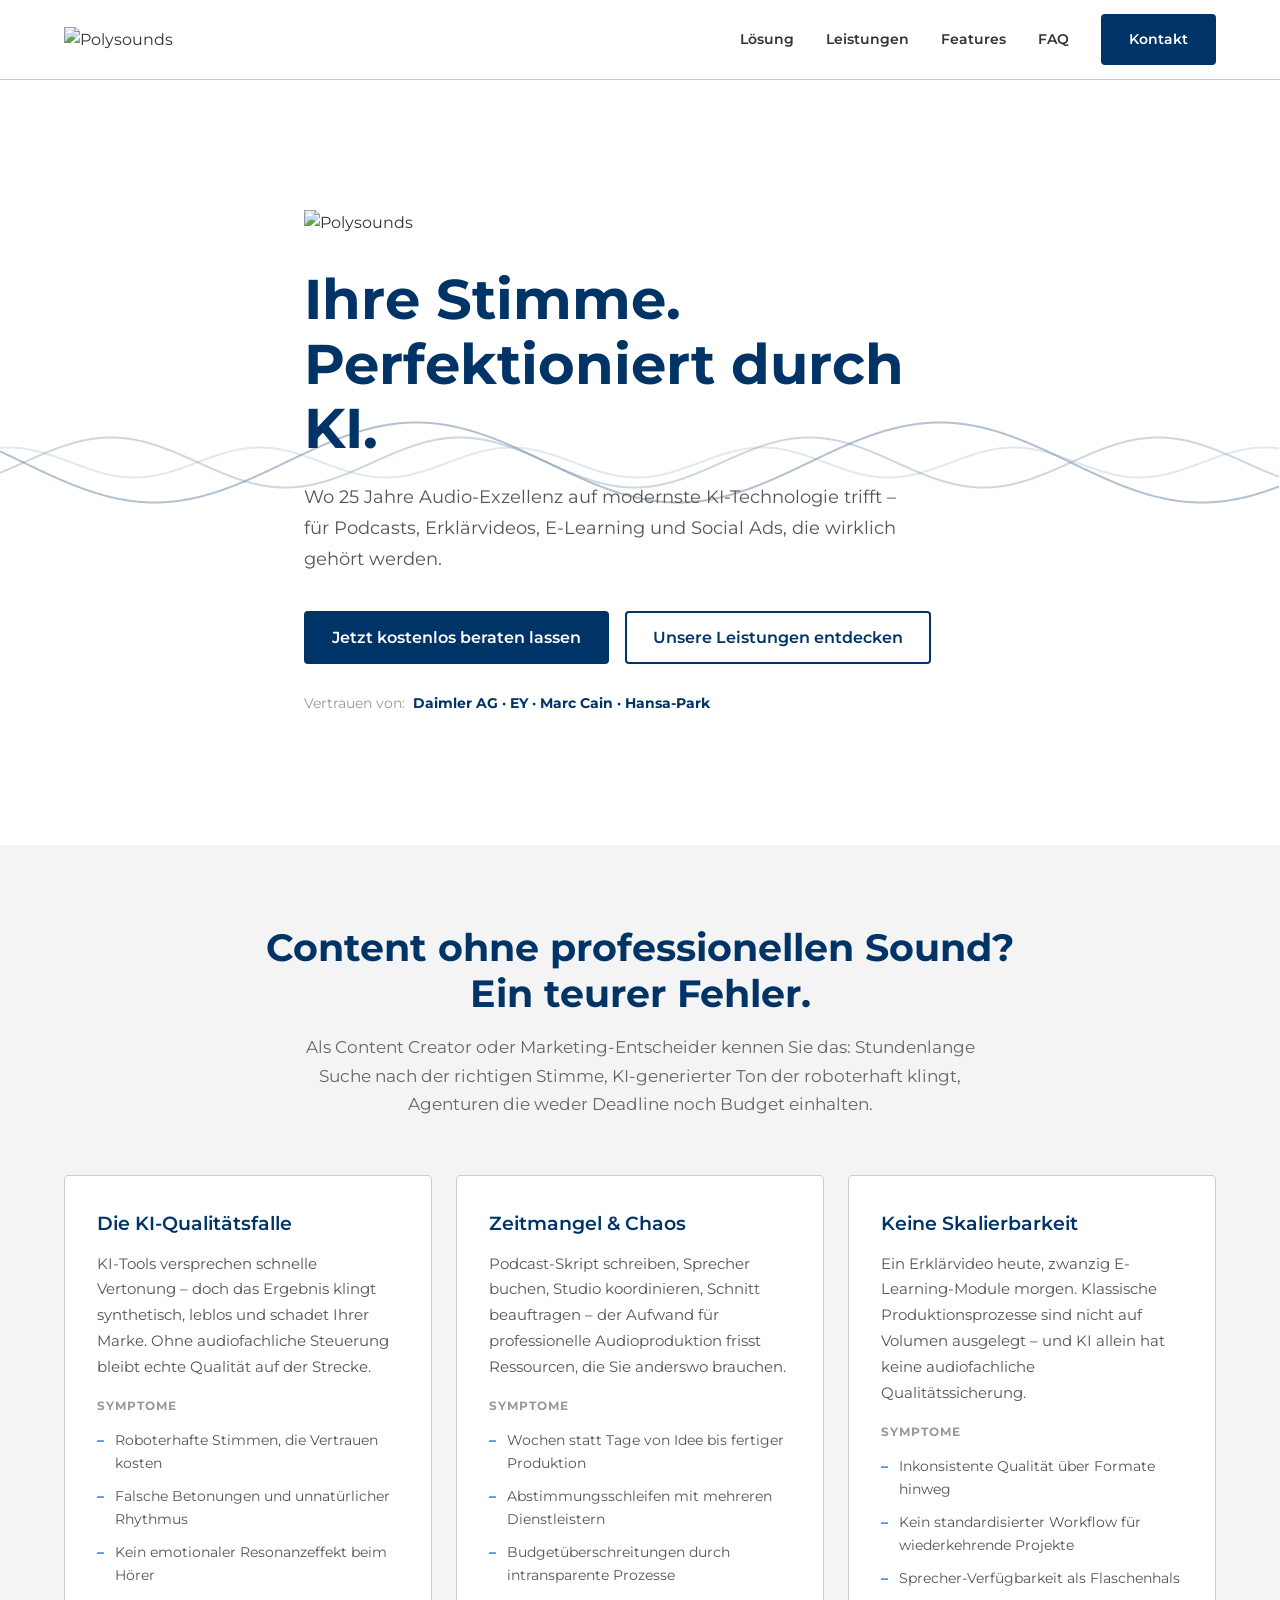
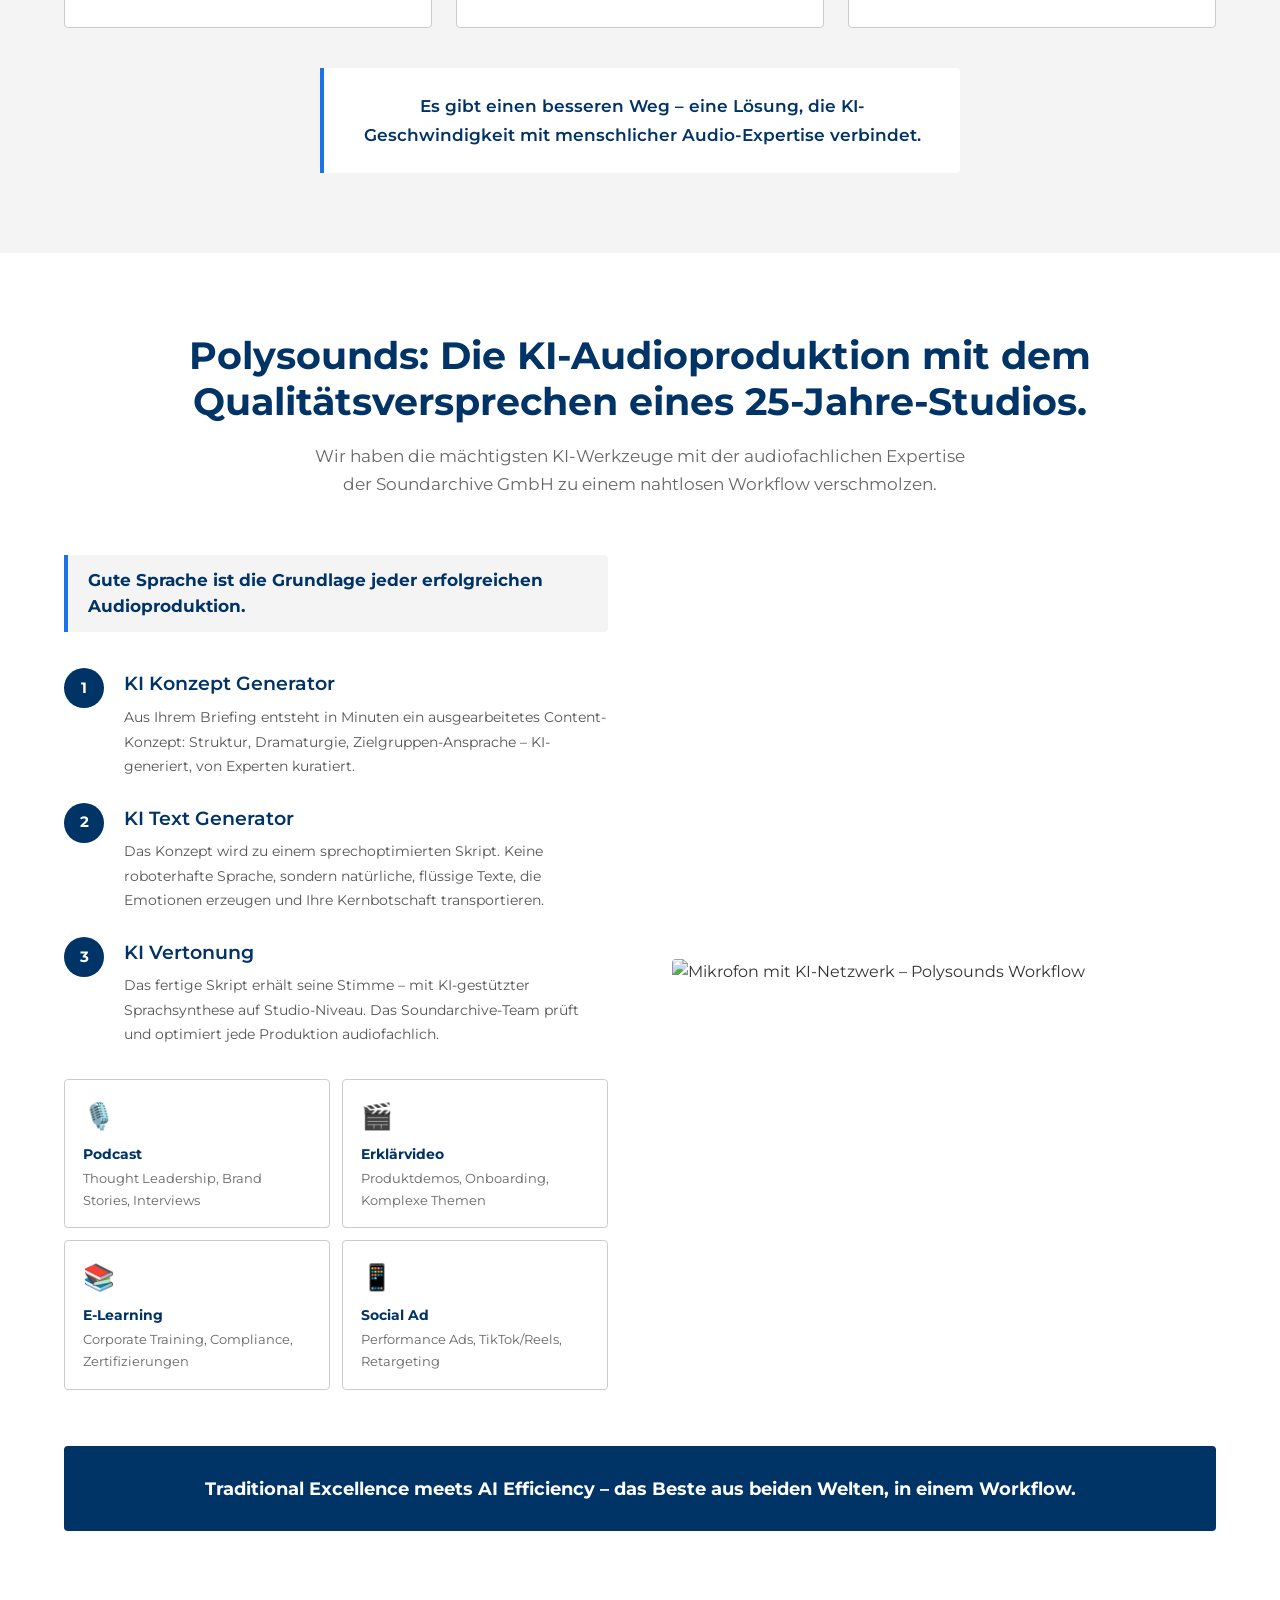
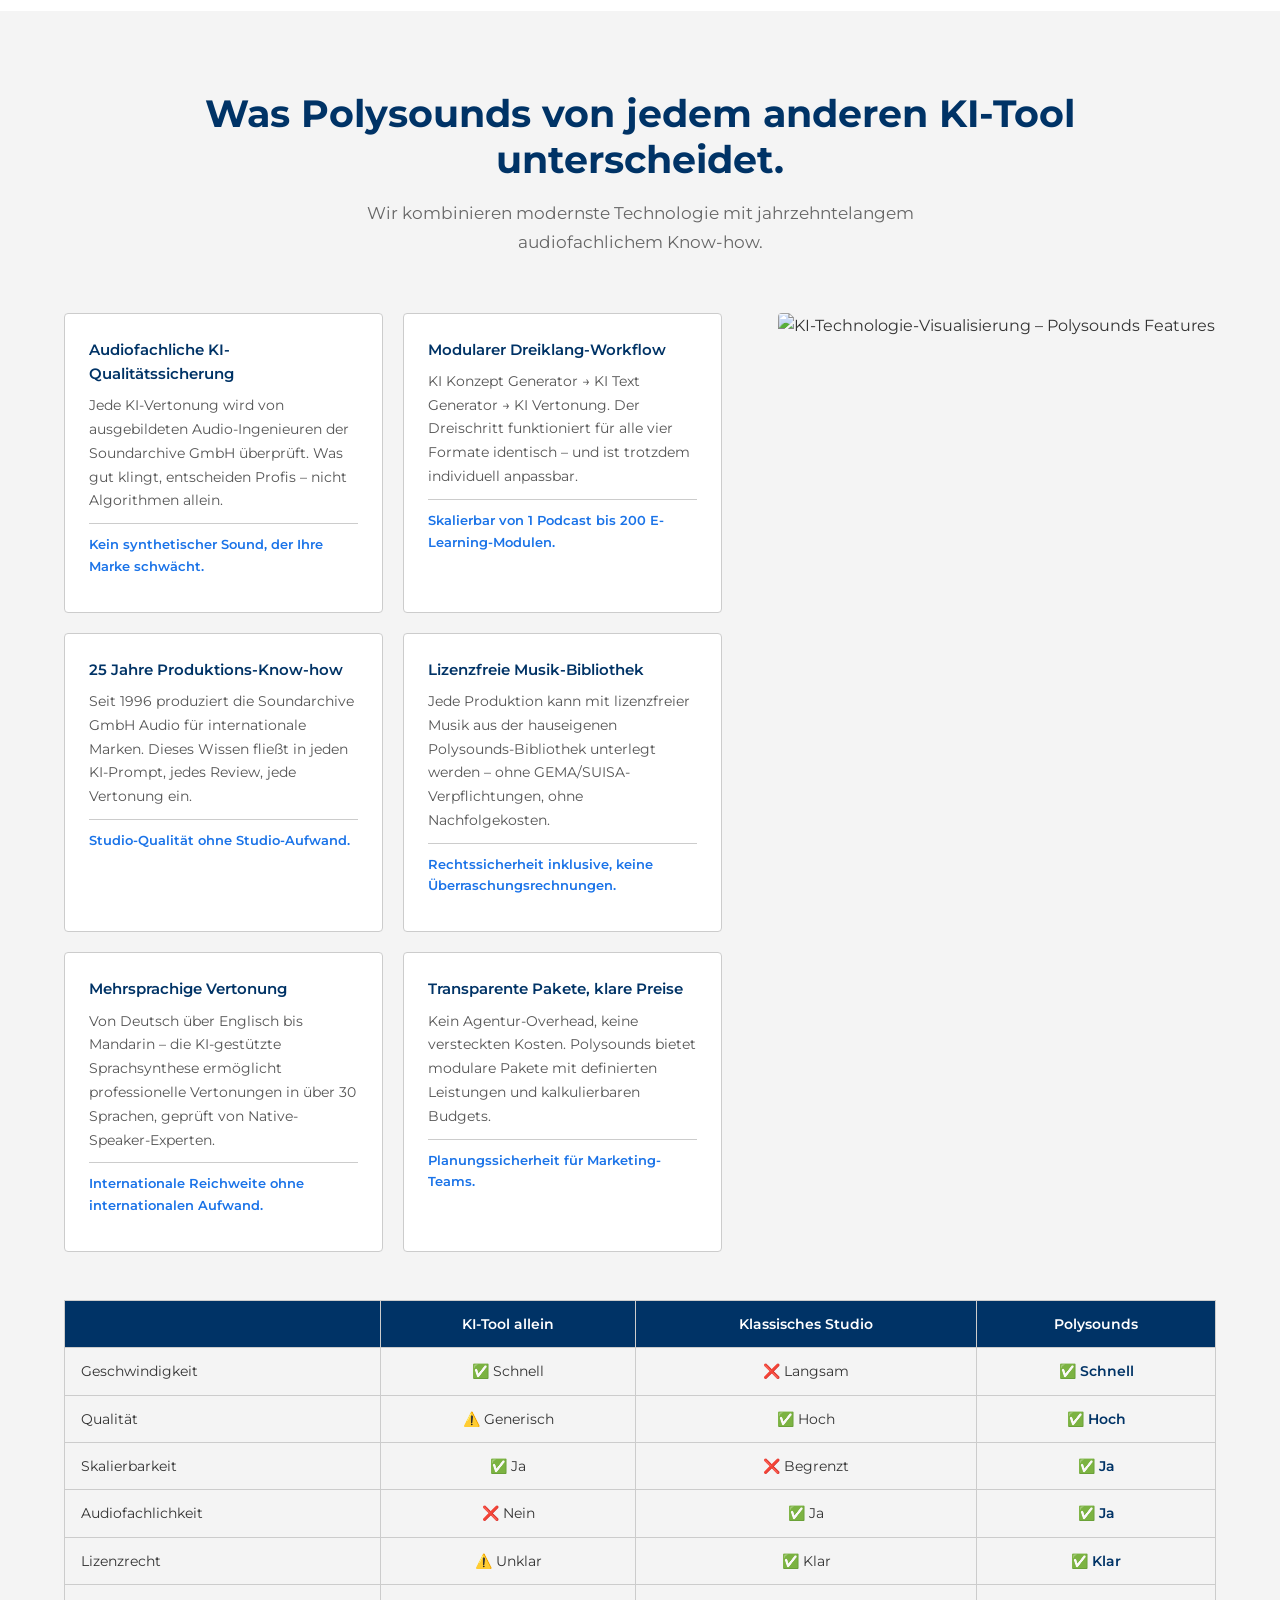
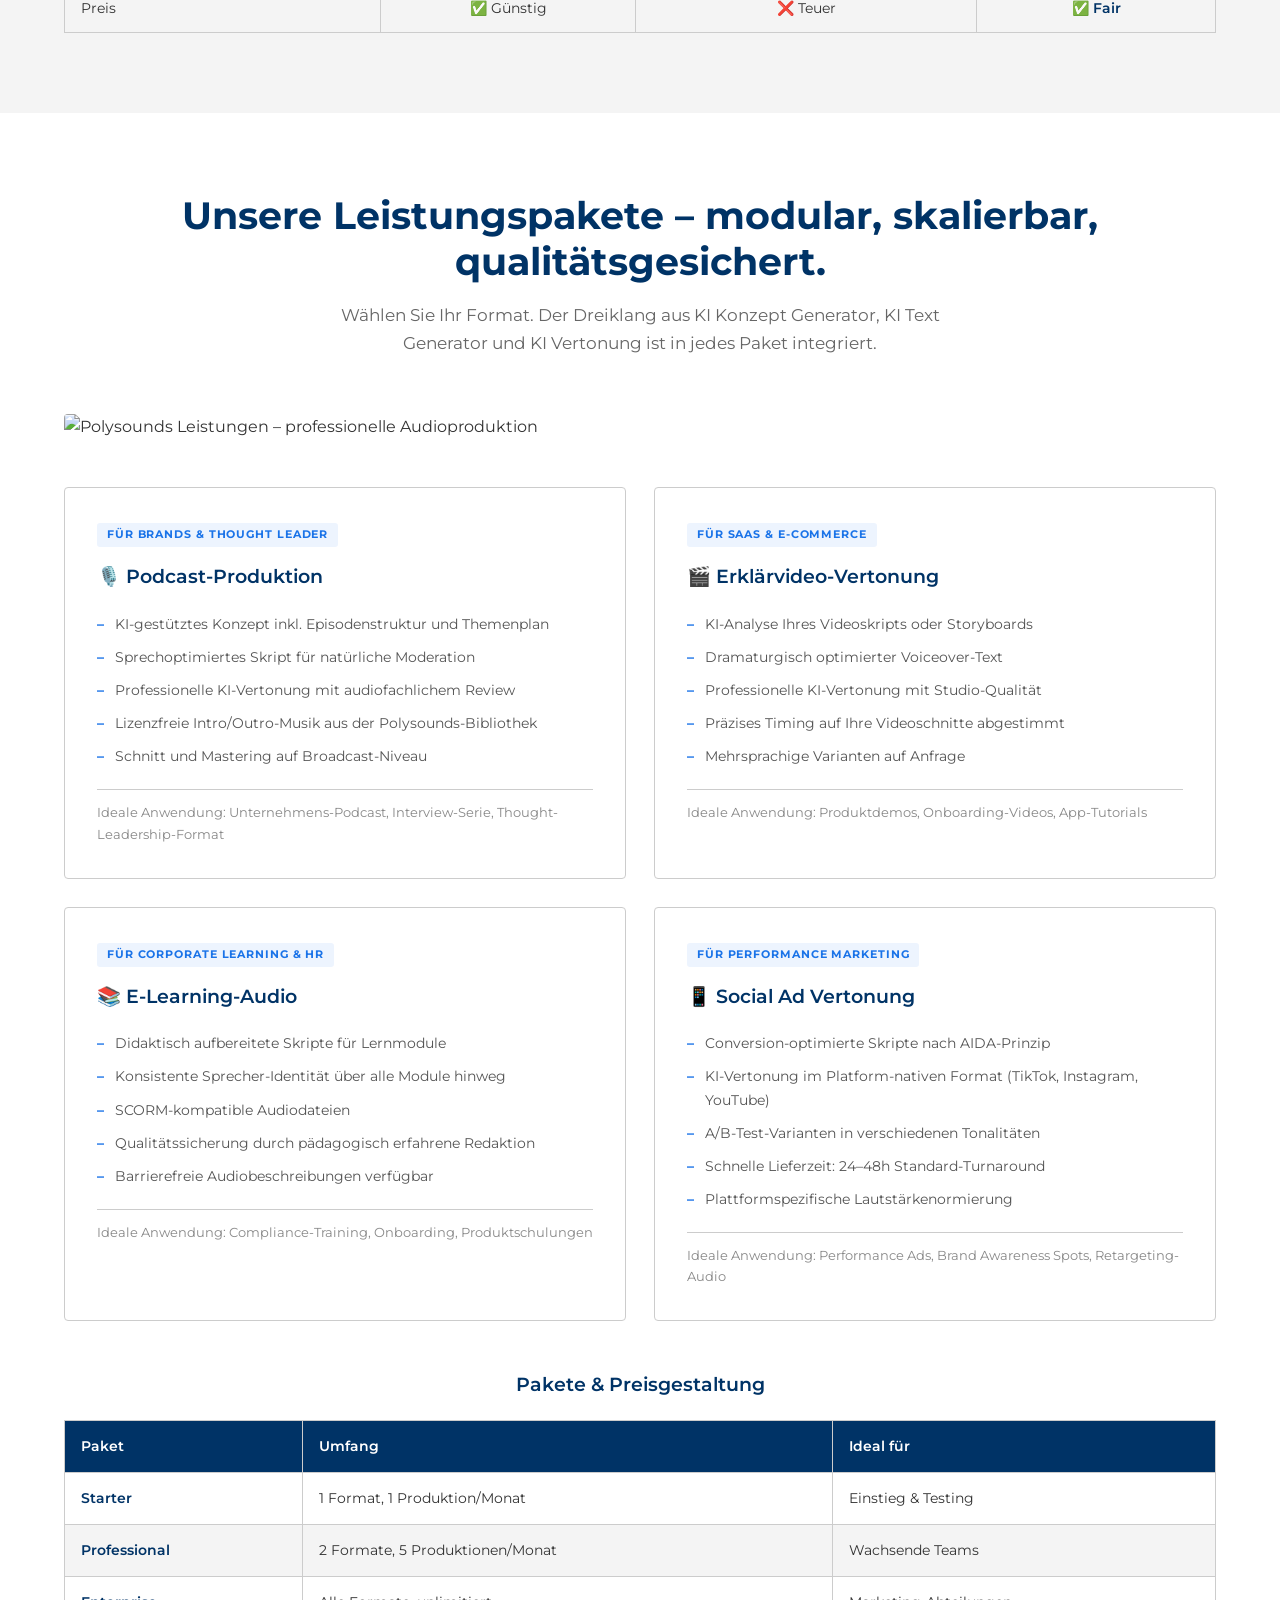
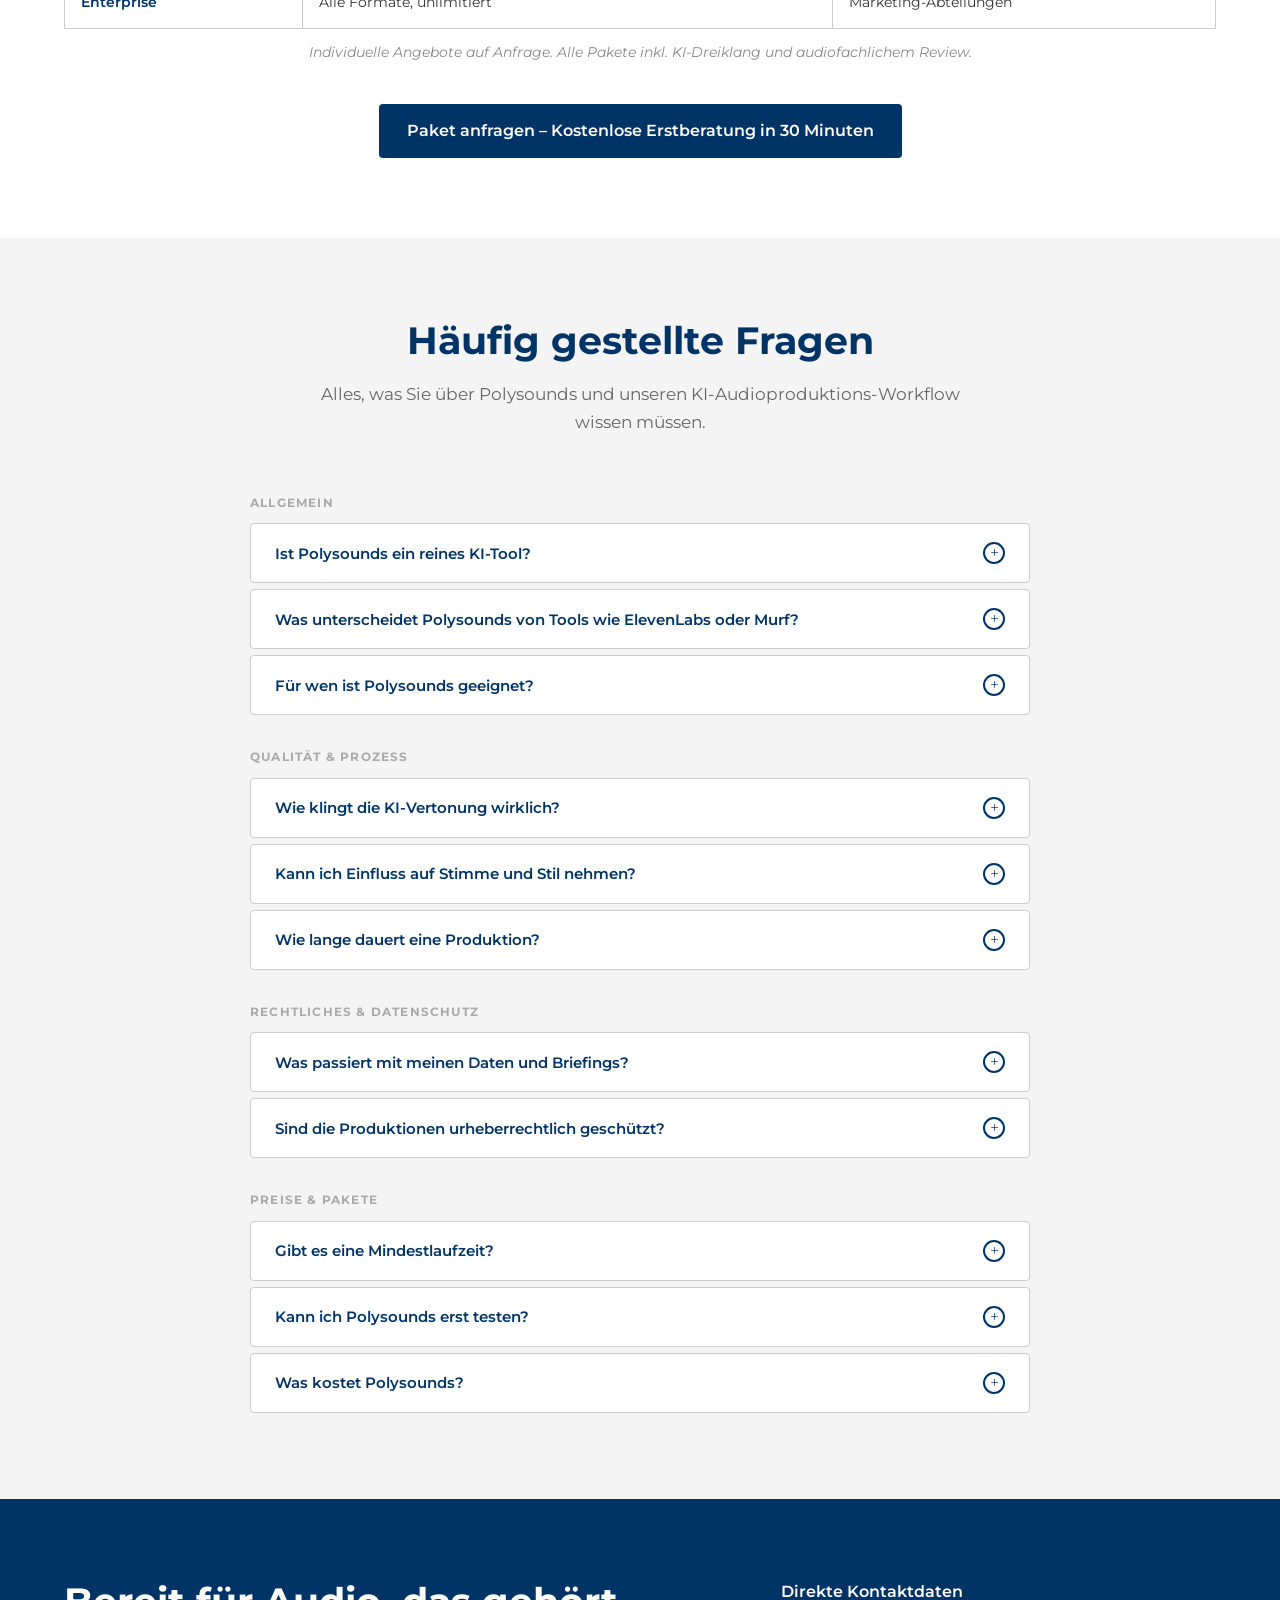
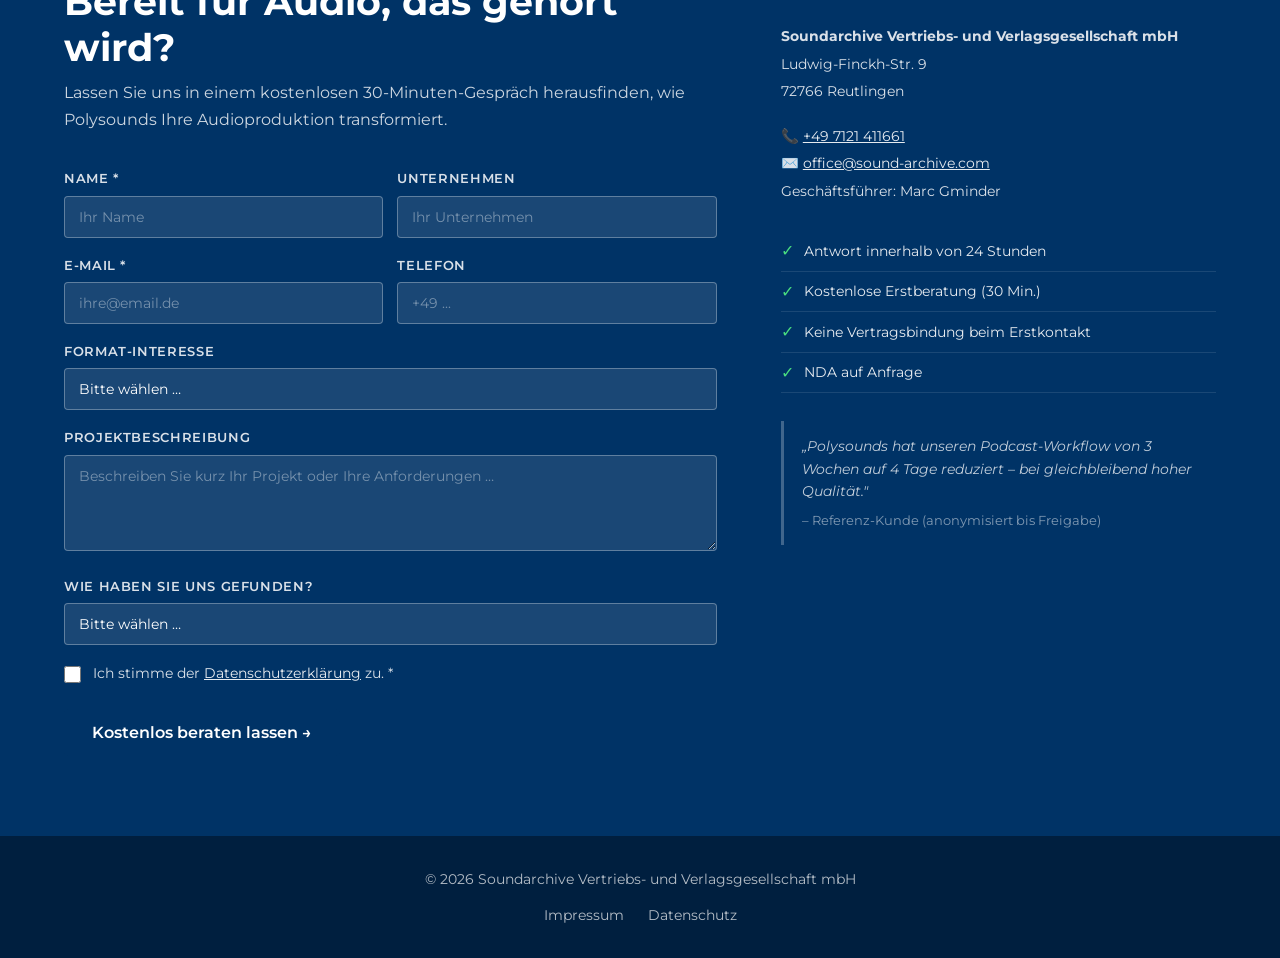
==== index.html @ 48aba002 "Second claude.md run" ====
<!DOCTYPE html>
<html lang="de">
<head>
  <meta charset="UTF-8">
  <meta name="viewport" content="width=device-width, initial-scale=1.0">
  <title>Polysounds – Ihre Stimme. Perfektioniert durch KI.</title>
  <meta name="description" content="Polysounds – KI-gestützte Audioproduktion mit 25 Jahren Audio-Expertise. Professionelle Podcasts, Erklärvideos, E-Learning und Social Ads für DACH-Unternehmen.">
  <meta property="og:title" content="Polysounds – Ihre Stimme. Perfektioniert durch KI.">
  <meta property="og:description" content="Traditional Excellence meets AI Efficiency – Soundarchive GmbH verbindet 25 Jahre Audiokompetenz mit modernster KI.">
  <meta property="og:image" content="https://mcp-img.aoffice.cloud/images/20260504_084917_35b2e59b.jpg">
  <meta property="og:type" content="website">

  <link rel="preconnect" href="https://fonts.googleapis.com">
  <link rel="preconnect" href="https://fonts.gstatic.com" crossorigin>
  <link rel="stylesheet" href="css/main.css">
  <link rel="stylesheet" href="css/components.css">
  <link rel="stylesheet" href="css/animations.css">

  <script type="application/ld+json">
  {
    "@context": "https://schema.org",
    "@type": "LocalBusiness",
    "name": "Soundarchive Vertriebs- und Verlagsgesellschaft mbH",
    "alternateName": "Polysounds",
    "description": "KI-gestützte Audioproduktion: Podcasts, Erklärvideos, E-Learning und Social Ads",
    "address": {
      "@type": "PostalAddress",
      "streetAddress": "Ludwig-Finckh-Str. 9",
      "addressLocality": "Reutlingen",
      "postalCode": "72766",
      "addressCountry": "DE"
    },
    "telephone": "+49-7121-411661",
    "email": "office@sound-archive.com"
  }
  </script>
</head>
<body>

<!-- ═══════════════════════════════════════
     HEADER
════════════════════════════════════════ -->
<header class="site-header">
  <div class="container header__inner">
    <a href="#hero">
      <img
        src="https://lh3.googleusercontent.com/sitesv/AA5AbUDJ8kSsEWtnZ7H9lsqXw2DqQ1GiKkSuhSPYkHsBwbx62SU5FNw9P7riw-Vy_07MwKeya3lKKo3Fz-YlE4l6gvXO8SzUEip2PWV0O5-CmufZ304BouWb2tMzG1Vv8miIWtkTx7ZwpLaITt4nxH7V97Ik5N_9DOLHXMTKJuph_JNPPK-alRx1m0nL9-w=w16383"
        alt="Polysounds"
        class="header__logo"
      >
    </a>
    <button class="nav-toggle" id="nav-toggle" aria-label="Menü öffnen" aria-expanded="false">
      <span></span><span></span><span></span>
    </button>
    <nav class="site-nav" id="site-nav">
      <a href="#solution">Lösung</a>
      <a href="#services">Leistungen</a>
      <a href="#features">Features</a>
      <a href="#faq">FAQ</a>
      <a href="#contact" class="btn-primary">Kontakt</a>
    </nav>
  </div>
</header>

<!-- ═══════════════════════════════════════
     HERO
════════════════════════════════════════ -->
<section id="hero" class="hero">
  <canvas id="waveform-canvas" aria-hidden="true"></canvas>
  <div class="container hero__content">
    <img
      src="https://lh3.googleusercontent.com/sitesv/AA5AbUDJ8kSsEWtnZ7H9lsqXw2DqQ1GiKkSuhSPYkHsBwbx62SU5FNw9P7riw-Vy_07MwKeya3lKKo3Fz-YlE4l6gvXO8SzUEip2PWV0O5-CmufZ304BouWb2tMzG1Vv8miIWtkTx7ZwpLaITt4nxH7V97Ik5N_9DOLHXMTKJuph_JNPPK-alRx1m0nL9-w=w16383"
      alt="Polysounds"
      class="hero__logo reveal"
    >
    <h1 class="reveal reveal-delay-1">Ihre Stimme.<br>Perfektioniert durch KI.</h1>
    <p class="hero__subline reveal reveal-delay-2">
      Wo 25 Jahre Audio-Exzellenz auf modernste KI-Technologie trifft –
      für Podcasts, Erklärvideos, E-Learning und Social Ads, die wirklich gehört werden.
    </p>
    <div class="hero__cta reveal reveal-delay-3">
      <a href="#contact" class="btn-primary">Jetzt kostenlos beraten lassen</a>
      <a href="#services" class="btn-secondary">Unsere Leistungen entdecken</a>
    </div>
    <p class="hero__trust reveal reveal-delay-4">
      Vertrauen von:&nbsp;
      <strong>Daimler AG · EY · Marc Cain · Hansa-Park</strong>
    </p>
  </div>
</section>

<!-- ═══════════════════════════════════════
     PROBLEM
════════════════════════════════════════ -->
<section id="problem" class="section section--gray">
  <div class="container">
    <div class="section__header reveal">
      <h2>Content ohne professionellen Sound?<br>Ein teurer Fehler.</h2>
      <p>Als Content Creator oder Marketing-Entscheider kennen Sie das: Stundenlange Suche nach der richtigen Stimme, KI-generierter Ton der roboterhaft klingt, Agenturen die weder Deadline noch Budget einhalten.</p>
    </div>

    <div class="pain-grid">
      <div class="pain-card reveal reveal-delay-1">
        <h3>Die KI-Qualitätsfalle</h3>
        <p>KI-Tools versprechen schnelle Vertonung – doch das Ergebnis klingt synthetisch, leblos und schadet Ihrer Marke. Ohne audiofachliche Steuerung bleibt echte Qualität auf der Strecke.</p>
        <p class="symptom-label">Symptome</p>
        <ul class="feature-list">
          <li>Roboterhafte Stimmen, die Vertrauen kosten</li>
          <li>Falsche Betonungen und unnatürlicher Rhythmus</li>
          <li>Kein emotionaler Resonanzeffekt beim Hörer</li>
        </ul>
      </div>

      <div class="pain-card reveal reveal-delay-2">
        <h3>Zeitmangel &amp; Chaos</h3>
        <p>Podcast-Skript schreiben, Sprecher buchen, Studio koordinieren, Schnitt beauftragen – der Aufwand für professionelle Audioproduktion frisst Ressourcen, die Sie anderswo brauchen.</p>
        <p class="symptom-label">Symptome</p>
        <ul class="feature-list">
          <li>Wochen statt Tage von Idee bis fertiger Produktion</li>
          <li>Abstimmungsschleifen mit mehreren Dienstleistern</li>
          <li>Budgetüberschreitungen durch intransparente Prozesse</li>
        </ul>
      </div>

      <div class="pain-card reveal reveal-delay-3">
        <h3>Keine Skalierbarkeit</h3>
        <p>Ein Erklärvideo heute, zwanzig E-Learning-Module morgen. Klassische Produktionsprozesse sind nicht auf Volumen ausgelegt – und KI allein hat keine audiofachliche Qualitätssicherung.</p>
        <p class="symptom-label">Symptome</p>
        <ul class="feature-list">
          <li>Inkonsistente Qualität über Formate hinweg</li>
          <li>Kein standardisierter Workflow für wiederkehrende Projekte</li>
          <li>Sprecher-Verfügbarkeit als Flaschenhals</li>
        </ul>
      </div>
    </div>

    <p class="problem-bridge reveal">
      Es gibt einen besseren Weg – eine Lösung, die KI-Geschwindigkeit mit menschlicher Audio-Expertise verbindet.
    </p>
  </div>
</section>

<!-- ═══════════════════════════════════════
     SOLUTION
════════════════════════════════════════ -->
<section id="solution" class="section">
  <div class="container">
    <div class="section__header reveal">
      <h2>Polysounds: Die KI-Audioproduktion mit dem Qualitätsversprechen eines 25-Jahre-Studios.</h2>
      <p>Wir haben die mächtigsten KI-Werkzeuge mit der audiofachlichen Expertise der Soundarchive GmbH zu einem nahtlosen Workflow verschmolzen.</p>
    </div>

    <div class="solution-layout">
      <div>
        <div class="solution-quote reveal">
          <strong>Gute Sprache ist die Grundlage jeder erfolgreichen Audioproduktion.</strong>
        </div>

        <div class="solution-steps">
          <div class="solution-step reveal reveal-delay-1">
            <div class="step-number">1</div>
            <div class="step-content">
              <h3>KI Konzept Generator</h3>
              <p>Aus Ihrem Briefing entsteht in Minuten ein ausgearbeitetes Content-Konzept: Struktur, Dramaturgie, Zielgruppen-Ansprache – KI-generiert, von Experten kuratiert.</p>
            </div>
          </div>
          <div class="solution-step reveal reveal-delay-2">
            <div class="step-number">2</div>
            <div class="step-content">
              <h3>KI Text Generator</h3>
              <p>Das Konzept wird zu einem sprechoptimierten Skript. Keine roboterhafte Sprache, sondern natürliche, flüssige Texte, die Emotionen erzeugen und Ihre Kernbotschaft transportieren.</p>
            </div>
          </div>
          <div class="solution-step reveal reveal-delay-3">
            <div class="step-number">3</div>
            <div class="step-content">
              <h3>KI Vertonung</h3>
              <p>Das fertige Skript erhält seine Stimme – mit KI-gestützter Sprachsynthese auf Studio-Niveau. Das Soundarchive-Team prüft und optimiert jede Produktion audiofachlich.</p>
            </div>
          </div>
        </div>

        <div class="format-grid reveal">
          <div class="format-item">
            <div class="format-icon">🎙️</div>
            <h4>Podcast</h4>
            <p>Thought Leadership, Brand Stories, Interviews</p>
          </div>
          <div class="format-item">
            <div class="format-icon">🎬</div>
            <h4>Erklärvideo</h4>
            <p>Produktdemos, Onboarding, Komplexe Themen</p>
          </div>
          <div class="format-item">
            <div class="format-icon">📚</div>
            <h4>E-Learning</h4>
            <p>Corporate Training, Compliance, Zertifizierungen</p>
          </div>
          <div class="format-item">
            <div class="format-icon">📱</div>
            <h4>Social Ad</h4>
            <p>Performance Ads, TikTok/Reels, Retargeting</p>
          </div>
        </div>
      </div>

      <div class="solution-visual reveal">
        <img
          src="https://mcp-img.aoffice.cloud/images/20260504_084917_35b2e59b.jpg"
          alt="Mikrofon mit KI-Netzwerk – Polysounds Workflow"
          loading="lazy"
        >
      </div>
    </div>

    <div class="usp-statement reveal">
      Traditional Excellence meets AI Efficiency – das Beste aus beiden Welten, in einem Workflow.
    </div>
  </div>
</section>

<!-- ═══════════════════════════════════════
     FEATURES
════════════════════════════════════════ -->
<section id="features" class="section section--gray">
  <div class="container">
    <div class="section__header reveal">
      <h2>Was Polysounds von jedem anderen KI-Tool unterscheidet.</h2>
      <p>Wir kombinieren modernste Technologie mit jahrzehntelangem audiofachlichem Know-how.</p>
    </div>

    <div class="features-layout">
      <div class="features-grid">
        <div class="feature-card reveal reveal-delay-1">
          <h3>Audiofachliche KI-Qualitätssicherung</h3>
          <p>Jede KI-Vertonung wird von ausgebildeten Audio-Ingenieuren der Soundarchive GmbH überprüft. Was gut klingt, entscheiden Profis – nicht Algorithmen allein.</p>
          <p class="advantage">Kein synthetischer Sound, der Ihre Marke schwächt.</p>
        </div>
        <div class="feature-card reveal reveal-delay-2">
          <h3>Modularer Dreiklang-Workflow</h3>
          <p>KI Konzept Generator → KI Text Generator → KI Vertonung. Der Dreischritt funktioniert für alle vier Formate identisch – und ist trotzdem individuell anpassbar.</p>
          <p class="advantage">Skalierbar von 1 Podcast bis 200 E-Learning-Modulen.</p>
        </div>
        <div class="feature-card reveal reveal-delay-3">
          <h3>25 Jahre Produktions-Know-how</h3>
          <p>Seit 1996 produziert die Soundarchive GmbH Audio für internationale Marken. Dieses Wissen fließt in jeden KI-Prompt, jedes Review, jede Vertonung ein.</p>
          <p class="advantage">Studio-Qualität ohne Studio-Aufwand.</p>
        </div>
        <div class="feature-card reveal reveal-delay-4">
          <h3>Lizenzfreie Musik-Bibliothek</h3>
          <p>Jede Produktion kann mit lizenzfreier Musik aus der hauseigenen Polysounds-Bibliothek unterlegt werden – ohne GEMA/SUISA-Verpflichtungen, ohne Nachfolgekosten.</p>
          <p class="advantage">Rechtssicherheit inklusive, keine Überraschungsrechnungen.</p>
        </div>
        <div class="feature-card reveal reveal-delay-5">
          <h3>Mehrsprachige Vertonung</h3>
          <p>Von Deutsch über Englisch bis Mandarin – die KI-gestützte Sprachsynthese ermöglicht professionelle Vertonungen in über 30 Sprachen, geprüft von Native-Speaker-Experten.</p>
          <p class="advantage">Internationale Reichweite ohne internationalen Aufwand.</p>
        </div>
        <div class="feature-card reveal reveal-delay-1">
          <h3>Transparente Pakete, klare Preise</h3>
          <p>Kein Agentur-Overhead, keine versteckten Kosten. Polysounds bietet modulare Pakete mit definierten Leistungen und kalkulierbaren Budgets.</p>
          <p class="advantage">Planungssicherheit für Marketing-Teams.</p>
        </div>
      </div>

      <div class="features-sidebar">
        <img
          src="https://mcp-img.aoffice.cloud/images/20260504_085155_3e57c9de.jpg"
          alt="KI-Technologie-Visualisierung – Polysounds Features"
          loading="lazy"
          class="reveal"
        >
      </div>
    </div>

    <div class="table-responsive reveal">
      <table class="comparison-table">
        <thead>
          <tr>
            <th></th>
            <th>KI-Tool allein</th>
            <th>Klassisches Studio</th>
            <th>Polysounds</th>
          </tr>
        </thead>
        <tbody>
          <tr><td>Geschwindigkeit</td><td>✅ Schnell</td><td>❌ Langsam</td><td>✅ Schnell</td></tr>
          <tr><td>Qualität</td><td>⚠️ Generisch</td><td>✅ Hoch</td><td>✅ Hoch</td></tr>
          <tr><td>Skalierbarkeit</td><td>✅ Ja</td><td>❌ Begrenzt</td><td>✅ Ja</td></tr>
          <tr><td>Audiofachlichkeit</td><td>❌ Nein</td><td>✅ Ja</td><td>✅ Ja</td></tr>
          <tr><td>Lizenzrecht</td><td>⚠️ Unklar</td><td>✅ Klar</td><td>✅ Klar</td></tr>
          <tr><td>Preis</td><td>✅ Günstig</td><td>❌ Teuer</td><td>✅ Fair</td></tr>
        </tbody>
      </table>
    </div>
  </div>
</section>

<!-- ═══════════════════════════════════════
     SERVICES
════════════════════════════════════════ -->
<section id="services" class="section">
  <div class="container">
    <div class="section__header reveal">
      <h2>Unsere Leistungspakete – modular, skalierbar, qualitätsgesichert.</h2>
      <p>Wählen Sie Ihr Format. Der Dreiklang aus KI Konzept Generator, KI Text Generator und KI Vertonung ist in jedes Paket integriert.</p>
    </div>

    <img
      src="https://mcp-img.aoffice.cloud/images/20260504_085131_795bbd65.jpg"
      alt="Polysounds Leistungen – professionelle Audioproduktion"
      loading="lazy"
      class="services-visual reveal"
    >

    <div class="services-grid">
      <div class="service-card reveal reveal-delay-1">
        <span class="for-tag">Für Brands &amp; Thought Leader</span>
        <h3>🎙️ Podcast-Produktion</h3>
        <ul class="feature-list">
          <li>KI-gestütztes Konzept inkl. Episodenstruktur und Themenplan</li>
          <li>Sprechoptimiertes Skript für natürliche Moderation</li>
          <li>Professionelle KI-Vertonung mit audiofachlichem Review</li>
          <li>Lizenzfreie Intro/Outro-Musik aus der Polysounds-Bibliothek</li>
          <li>Schnitt und Mastering auf Broadcast-Niveau</li>
        </ul>
        <p class="ideal">Ideale Anwendung: Unternehmens-Podcast, Interview-Serie, Thought-Leadership-Format</p>
      </div>

      <div class="service-card reveal reveal-delay-2">
        <span class="for-tag">Für SaaS &amp; E-Commerce</span>
        <h3>🎬 Erklärvideo-Vertonung</h3>
        <ul class="feature-list">
          <li>KI-Analyse Ihres Videoskripts oder Storyboards</li>
          <li>Dramaturgisch optimierter Voiceover-Text</li>
          <li>Professionelle KI-Vertonung mit Studio-Qualität</li>
          <li>Präzises Timing auf Ihre Videoschnitte abgestimmt</li>
          <li>Mehrsprachige Varianten auf Anfrage</li>
        </ul>
        <p class="ideal">Ideale Anwendung: Produktdemos, Onboarding-Videos, App-Tutorials</p>
      </div>

      <div class="service-card reveal reveal-delay-3">
        <span class="for-tag">Für Corporate Learning &amp; HR</span>
        <h3>📚 E-Learning-Audio</h3>
        <ul class="feature-list">
          <li>Didaktisch aufbereitete Skripte für Lernmodule</li>
          <li>Konsistente Sprecher-Identität über alle Module hinweg</li>
          <li>SCORM-kompatible Audiodateien</li>
          <li>Qualitätssicherung durch pädagogisch erfahrene Redaktion</li>
          <li>Barrierefreie Audiobeschreibungen verfügbar</li>
        </ul>
        <p class="ideal">Ideale Anwendung: Compliance-Training, Onboarding, Produktschulungen</p>
      </div>

      <div class="service-card reveal reveal-delay-4">
        <span class="for-tag">Für Performance Marketing</span>
        <h3>📱 Social Ad Vertonung</h3>
        <ul class="feature-list">
          <li>Conversion-optimierte Skripte nach AIDA-Prinzip</li>
          <li>KI-Vertonung im Platform-nativen Format (TikTok, Instagram, YouTube)</li>
          <li>A/B-Test-Varianten in verschiedenen Tonalitäten</li>
          <li>Schnelle Lieferzeit: 24–48h Standard-Turnaround</li>
          <li>Plattformspezifische Lautstärkenormierung</li>
        </ul>
        <p class="ideal">Ideale Anwendung: Performance Ads, Brand Awareness Spots, Retargeting-Audio</p>
      </div>
    </div>

    <div class="pricing-section reveal">
      <h3>Pakete &amp; Preisgestaltung</h3>
      <div class="pricing-table">
        <table>
          <thead>
            <tr>
              <th>Paket</th>
              <th>Umfang</th>
              <th>Ideal für</th>
            </tr>
          </thead>
          <tbody>
            <tr>
              <td>Starter</td>
              <td>1 Format, 1 Produktion/Monat</td>
              <td>Einstieg &amp; Testing</td>
            </tr>
            <tr>
              <td>Professional</td>
              <td>2 Formate, 5 Produktionen/Monat</td>
              <td>Wachsende Teams</td>
            </tr>
            <tr>
              <td>Enterprise</td>
              <td>Alle Formate, unlimitiert</td>
              <td>Marketing-Abteilungen</td>
            </tr>
          </tbody>
        </table>
      </div>
      <p class="pricing-note">Individuelle Angebote auf Anfrage. Alle Pakete inkl. KI-Dreiklang und audiofachlichem Review.</p>
    </div>

    <div class="services-cta reveal">
      <a href="#contact" class="btn-primary">Paket anfragen – Kostenlose Erstberatung in 30 Minuten</a>
    </div>
  </div>
</section>

<!-- ═══════════════════════════════════════
     FAQ
════════════════════════════════════════ -->
<section id="faq" class="section section--gray">
  <div class="container">
    <div class="section__header reveal">
      <h2>Häufig gestellte Fragen</h2>
      <p>Alles, was Sie über Polysounds und unseren KI-Audioproduktions-Workflow wissen müssen.</p>
    </div>

    <div class="faq-list">
      <p class="faq-group-title">Allgemein</p>

      <div class="faq-item reveal">
        <button class="faq-question" aria-expanded="false">
          Ist Polysounds ein reines KI-Tool?
          <span class="faq-icon">+</span>
        </button>
        <div class="faq-answer" role="region">
          <div class="faq-answer-inner">
            Nein. Polysounds ist ein vollständig betreuter Produktions-Service, der KI als Werkzeug nutzt. Hinter jeder Produktion steht das Team der Soundarchive GmbH – mit 25 Jahren audiofachlicher Expertise. Die KI beschleunigt, die Menschen qualitätssichern.
          </div>
        </div>
      </div>

      <div class="faq-item reveal">
        <button class="faq-question" aria-expanded="false">
          Was unterscheidet Polysounds von Tools wie ElevenLabs oder Murf?
          <span class="faq-icon">+</span>
        </button>
        <div class="faq-answer" role="region">
          <div class="faq-answer-inner">
            Diese Tools bieten reine Sprachsynthese ohne audiofachliche Begleitung. Polysounds liefert den kompletten Workflow: Konzept → Skript → Vertonung → Review. Sie bekommen eine fertige, professionelle Produktion – keine Rohausgabe, die Sie selbst weiterbearbeiten müssen.
          </div>
        </div>
      </div>

      <div class="faq-item reveal">
        <button class="faq-question" aria-expanded="false">
          Für wen ist Polysounds geeignet?
          <span class="faq-icon">+</span>
        </button>
        <div class="faq-answer" role="region">
          <div class="faq-answer-inner">
            Für Content Creator, Marketing-Entscheider und Unternehmen, die regelmäßig professionelle Audioinhalte benötigen – von Einzel-Podcastern bis hin zu Enterprise-Marketingteams mit hohem Volumen.
          </div>
        </div>
      </div>

      <p class="faq-group-title">Qualität &amp; Prozess</p>

      <div class="faq-item reveal">
        <button class="faq-question" aria-expanded="false">
          Wie klingt die KI-Vertonung wirklich?
          <span class="faq-icon">+</span>
        </button>
        <div class="faq-answer" role="region">
          <div class="faq-answer-inner">
            Besser als die meisten KI-Tools – weil wir nicht einfach Text eingeben und ausgeben. Unsere Audio-Ingenieure steuern Prosodie, Betonung, Pausen und Tonalität gezielt. Das Ergebnis klingt natürlich und markenkonform.
          </div>
        </div>
      </div>

      <div class="faq-item reveal">
        <button class="faq-question" aria-expanded="false">
          Kann ich Einfluss auf Stimme und Stil nehmen?
          <span class="faq-icon">+</span>
        </button>
        <div class="faq-answer" role="region">
          <div class="faq-answer-inner">
            Ja. Im Briefing-Prozess definieren wir gemeinsam Tonalität, Zielgruppe und Sprecher-Persönlichkeit. Sie wählen aus einem kuratierten Portfolio von KI-Stimmen, die unseren Qualitätsstandards entsprechen.
          </div>
        </div>
      </div>

      <div class="faq-item reveal">
        <button class="faq-question" aria-expanded="false">
          Wie lange dauert eine Produktion?
          <span class="faq-icon">+</span>
        </button>
        <div class="faq-answer" role="region">
          <div class="faq-answer-inner">
            <ul>
              <li>Social Ad: 24–48 Stunden</li>
              <li>Podcast-Episode: 3–5 Werktage</li>
              <li>Erklärvideo: 3–7 Werktage</li>
              <li>E-Learning-Modul: 5–10 Werktage (je nach Umfang)</li>
            </ul>
          </div>
        </div>
      </div>

      <p class="faq-group-title">Rechtliches &amp; Datenschutz</p>

      <div class="faq-item reveal">
        <button class="faq-question" aria-expanded="false">
          Was passiert mit meinen Daten und Briefings?
          <span class="faq-icon">+</span>
        </button>
        <div class="faq-answer" role="region">
          <div class="faq-answer-inner">
            Ihre Daten werden ausschließlich zur Produktion Ihres Auftrags genutzt. Wir verarbeiten keine Firmendaten für KI-Training. Alle Produktionen unterliegen strikter Vertraulichkeit – auf Anfrage schließen wir gerne eine NDA ab.
          </div>
        </div>
      </div>

      <div class="faq-item reveal">
        <button class="faq-question" aria-expanded="false">
          Sind die Produktionen urheberrechtlich geschützt?
          <span class="faq-icon">+</span>
        </button>
        <div class="faq-answer" role="region">
          <div class="faq-answer-inner">
            Alle von Polysounds gelieferten Produktionen inklusive der verwendeten Musik aus der Polysounds-Bibliothek sind für Ihre kommerzielle Nutzung lizenziert – ohne GEMA/SUISA-Nachforderungen, ohne zeitliche Einschränkung.
          </div>
        </div>
      </div>

      <p class="faq-group-title">Preise &amp; Pakete</p>

      <div class="faq-item reveal">
        <button class="faq-question" aria-expanded="false">
          Gibt es eine Mindestlaufzeit?
          <span class="faq-icon">+</span>
        </button>
        <div class="faq-answer" role="region">
          <div class="faq-answer-inner">
            Nein. Unsere Pakete sind monatlich kündbar. Sie können jederzeit auf- oder abwärts skalieren.
          </div>
        </div>
      </div>

      <div class="faq-item reveal">
        <button class="faq-question" aria-expanded="false">
          Kann ich Polysounds erst testen?
          <span class="faq-icon">+</span>
        </button>
        <div class="faq-answer" role="region">
          <div class="faq-answer-inner">
            Ja. Wir bieten eine kostenlose 30-Minuten-Erstberatung und auf Anfrage eine Pilot-Produktion zu Vorzugskonditionen.
          </div>
        </div>
      </div>

      <div class="faq-item reveal">
        <button class="faq-question" aria-expanded="false">
          Was kostet Polysounds?
          <span class="faq-icon">+</span>
        </button>
        <div class="faq-answer" role="region">
          <div class="faq-answer-inner">
            Die Preise richten sich nach Format, Umfang und gewähltem Paket. Individuelle Enterprise-Angebote auf Anfrage. <a href="#contact" style="color:var(--color-secondary); text-decoration:underline;">Jetzt Kontakt aufnehmen →</a>
          </div>
        </div>
      </div>
    </div>
  </div>
</section>

<!-- ═══════════════════════════════════════
     CONTACT
════════════════════════════════════════ -->
<section id="contact" class="section section--dark">
  <div class="container">
    <div class="contact-layout">
      <div>
        <h2 class="contact-heading reveal">Bereit für Audio, das gehört wird?</h2>
        <p class="contact-subline reveal">Lassen Sie uns in einem kostenlosen 30-Minuten-Gespräch herausfinden, wie Polysounds Ihre Audioproduktion transformiert.</p>

        <!-- Formspree: Ersetzen Sie YOUR_FORM_ID mit Ihrer Formspree-ID aus formspree.io -->
        <form
          id="contact-form"
          action="https://formspree.io/f/YOUR_FORM_ID"
          method="POST"
          class="reveal"
        >
          <!-- Honeypot gegen Spam -->
          <input type="text" name="_gotcha" class="hp-field" tabindex="-1" autocomplete="off">

          <div class="form-row">
            <div class="form-group">
              <label for="name">Name *</label>
              <input type="text" id="name" name="name" placeholder="Ihr Name" required>
            </div>
            <div class="form-group">
              <label for="company">Unternehmen</label>
              <input type="text" id="company" name="company" placeholder="Ihr Unternehmen">
            </div>
          </div>

          <div class="form-row">
            <div class="form-group">
              <label for="email">E-Mail *</label>
              <input type="email" id="email" name="email" placeholder="ihre@email.de" required>
            </div>
            <div class="form-group">
              <label for="phone">Telefon</label>
              <input type="tel" id="phone" name="phone" placeholder="+49 ...">
            </div>
          </div>

          <div class="form-group">
            <label for="format">Format-Interesse</label>
            <select id="format" name="format">
              <option value="">Bitte wählen …</option>
              <option>Podcast</option>
              <option>Erklärvideo</option>
              <option>E-Learning</option>
              <option>Social Ad</option>
              <option>Mehrere Formate</option>
            </select>
          </div>

          <div class="form-group">
            <label for="message">Projektbeschreibung</label>
            <textarea id="message" name="message" placeholder="Beschreiben Sie kurz Ihr Projekt oder Ihre Anforderungen …"></textarea>
          </div>

          <div class="form-group">
            <label for="source">Wie haben Sie uns gefunden?</label>
            <select id="source" name="source">
              <option value="">Bitte wählen …</option>
              <option>Google</option>
              <option>Empfehlung</option>
              <option>LinkedIn</option>
              <option>Sonstiges</option>
            </select>
          </div>

          <div class="checkbox-group">
            <input type="checkbox" id="privacy" name="privacy" required>
            <label for="privacy">
              Ich stimme der <a href="datenschutz.html" target="_blank">Datenschutzerklärung</a> zu. *
            </label>
          </div>

          <button type="submit" class="btn-primary">Kostenlos beraten lassen →</button>
        </form>

        <div id="form-success" class="form-success">
          <h3>Vielen Dank!</h3>
          <p>Ihre Anfrage ist eingegangen. Wir melden uns innerhalb von 24 Stunden bei Ihnen.</p>
        </div>
      </div>

      <div class="contact-info reveal">
        <h3>Direkte Kontaktdaten</h3>
        <div class="contact-detail">
          <p><strong>Soundarchive Vertriebs- und Verlagsgesellschaft mbH</strong></p>
          <p>Ludwig-Finckh-Str. 9</p>
          <p>72766 Reutlingen</p>
        </div>
        <div class="contact-detail">
          <p>📞 <a href="tel:+497121411661">+49 7121 411661</a></p>
          <p>✉️ <a href="mailto:office@sound-archive.com">office@sound-archive.com</a></p>
          <p>Geschäftsführer: Marc Gminder</p>
        </div>

        <ul class="trust-list">
          <li><span class="trust-check">✓</span> Antwort innerhalb von 24 Stunden</li>
          <li><span class="trust-check">✓</span> Kostenlose Erstberatung (30 Min.)</li>
          <li><span class="trust-check">✓</span> Keine Vertragsbindung beim Erstkontakt</li>
          <li><span class="trust-check">✓</span> NDA auf Anfrage</li>
        </ul>

        <blockquote class="testimonial">
          „Polysounds hat unseren Podcast-Workflow von 3 Wochen auf 4 Tage reduziert – bei gleichbleibend hoher Qualität."
          <cite>– Referenz-Kunde (anonymisiert bis Freigabe)</cite>
        </blockquote>
      </div>
    </div>
  </div>
</section>

<!-- ═══════════════════════════════════════
     FOOTER
════════════════════════════════════════ -->
<footer class="site-footer">
  <div class="container footer__inner">
    <p>© 2026 Soundarchive Vertriebs- und Verlagsgesellschaft mbH</p>
    <nav class="footer__nav">
      <a href="impressum.html">Impressum</a>
      <a href="datenschutz.html">Datenschutz</a>
    </nav>
  </div>
</footer>

<script src="js/waveform.js"></script>
<script src="js/scroll.js"></script>
<script src="js/form.js"></script>
</body>
</html>
---- css/main.css ----
@import url('https://fonts.googleapis.com/css2?family=Montserrat:wght@400;600;700&display=swap');

:root {
  --color-primary:   #003366;
  --color-secondary: #1A73E8;
  --color-bg-white:  #FFFFFF;
  --color-bg-gray:   #F4F4F4;
  --color-text:      #333333;
  --color-border:    #CCCCCC;
}

*, *::before, *::after { box-sizing: border-box; margin: 0; padding: 0; }

html { scroll-behavior: smooth; }

body {
  font-family: 'Montserrat', sans-serif;
  font-size: 16px;
  line-height: 1.6;
  color: var(--color-text);
  background: var(--color-bg-white);
}

h1 { font-size: clamp(2rem, 5vw, 3.5rem); font-weight: 700; color: var(--color-primary); line-height: 1.15; }
h2 { font-size: clamp(1.5rem, 3vw, 2.5rem); font-weight: 700; color: var(--color-primary); line-height: 1.2; }
h3 { font-size: 1.2rem; font-weight: 600; color: var(--color-primary); }

p { line-height: 1.7; }
a { text-decoration: none; color: inherit; }
img { max-width: 100%; height: auto; display: block; }
ul { list-style: none; padding: 0; }

.container { max-width: 1200px; margin: 0 auto; padding: 0 24px; }
.section { padding: 80px 0; }
.section--gray { background: var(--color-bg-gray); }
.section--dark { background: var(--color-primary); }
.section--dark h2 { color: #fff; }

.section__header { text-align: center; margin-bottom: 56px; }
.section__header p { max-width: 680px; margin: 16px auto 0; font-size: 1.05rem; color: #666; }

/* ─── Site Header ─── */
.site-header {
  position: sticky;
  top: 0;
  z-index: 100;
  background: #fff;
  border-bottom: 1px solid var(--color-border);
  padding: 14px 0;
}

.header__inner {
  display: flex;
  align-items: center;
  justify-content: space-between;
  position: relative;
}

.header__logo { max-height: 40px; }

.site-nav { display: flex; align-items: center; gap: 32px; }
.site-nav a { font-size: 0.9rem; font-weight: 600; color: var(--color-text); transition: color 0.2s; }
.site-nav a:hover { color: var(--color-primary); }

.nav-toggle {
  display: none;
  flex-direction: column;
  gap: 5px;
  cursor: pointer;
  background: none;
  border: none;
  padding: 6px;
}
.nav-toggle span { display: block; width: 24px; height: 2px; background: var(--color-primary); transition: all 0.3s; }

/* ─── Footer ─── */
.site-footer {
  background: #001f3f;
  color: rgba(255,255,255,0.7);
  padding: 32px 0;
  text-align: center;
}
.footer__inner { display: flex; flex-direction: column; align-items: center; gap: 12px; }
.site-footer p { font-size: 0.875rem; }
.footer__nav { display: flex; gap: 24px; }
.footer__nav a { font-size: 0.875rem; color: rgba(255,255,255,0.7); transition: color 0.2s; }
.footer__nav a:hover { color: #fff; }

/* ─── Responsive ─── */
@media (max-width: 768px) {
  .nav-toggle { display: flex; }
  .site-nav {
    display: none;
    position: absolute;
    top: calc(100% + 14px);
    left: -24px;
    right: -24px;
    background: #fff;
    flex-direction: column;
    align-items: flex-start;
    padding: 16px 24px 24px;
    border-top: 1px solid var(--color-border);
    box-shadow: 0 8px 24px rgba(0,0,0,0.08);
    gap: 16px;
  }
  .site-nav.is-open { display: flex; }
  .section { padding: 56px 0; }
  .section__header { margin-bottom: 40px; }
}
---- css/components.css ----
/* ─── Buttons ─── */
.btn-primary {
  display: inline-block;
  background: var(--color-primary);
  color: #fff !important;
  border: none;
  padding: 14px 28px;
  border-radius: 4px;
  font-family: inherit;
  font-size: 1rem;
  font-weight: 600;
  cursor: pointer;
  text-align: center;
}
.btn-primary:hover { background: #004080; }

.btn-secondary {
  display: inline-block;
  background: transparent;
  color: var(--color-primary);
  border: 2px solid var(--color-primary);
  padding: 12px 26px;
  border-radius: 4px;
  font-family: inherit;
  font-size: 1rem;
  font-weight: 600;
  cursor: pointer;
  text-align: center;
}
.btn-secondary:hover { background: var(--color-primary); color: #fff; }

/* ─── Card ─── */
.card {
  border: 1px solid var(--color-border);
  border-radius: 4px;
  padding: 32px;
  background: var(--color-bg-white);
}

/* ─── Feature list ─── */
.feature-list li {
  padding: 5px 0 5px 18px;
  position: relative;
  font-size: 0.9rem;
  color: #555;
}
.feature-list li::before {
  content: '–';
  position: absolute;
  left: 0;
  color: var(--color-secondary);
  font-weight: 700;
}

/* ─── Hero ─── */
.hero {
  position: relative;
  min-height: 85vh;
  display: flex;
  align-items: center;
  overflow: hidden;
  background: #fff;
}

#waveform-canvas {
  position: absolute;
  inset: 0;
  width: 100%;
  height: 100%;
  pointer-events: none;
  opacity: 0.55;
}

.hero__content {
  position: relative;
  z-index: 1;
  padding: 80px 24px;
  max-width: 720px;
}

.hero__logo { max-height: 56px; margin-bottom: 32px; }

.hero__subline {
  font-size: 1.15rem;
  color: #555;
  margin: 20px 0 36px;
  max-width: 600px;
}

.hero__cta { display: flex; gap: 16px; flex-wrap: wrap; margin-bottom: 28px; }

.hero__trust { font-size: 0.85rem; color: #999; }
.hero__trust strong { color: var(--color-primary); }

/* ─── Problem ─── */
.pain-grid {
  display: grid;
  grid-template-columns: repeat(auto-fit, minmax(300px, 1fr));
  gap: 24px;
  margin-bottom: 40px;
}

.pain-card {
  border: 1px solid var(--color-border);
  border-radius: 4px;
  padding: 32px;
  background: var(--color-bg-white);
}
.pain-card h3 { margin-bottom: 12px; }
.pain-card > p { margin-bottom: 16px; color: #555; font-size: 0.95rem; }
.pain-card .symptom-label {
  font-size: 0.75rem;
  font-weight: 700;
  text-transform: uppercase;
  letter-spacing: 0.08em;
  color: #999;
  margin-bottom: 8px;
}

.problem-bridge {
  text-align: center;
  font-size: 1.05rem;
  color: var(--color-primary);
  font-weight: 600;
  margin-top: 40px;
  padding: 24px;
  border-left: 4px solid var(--color-secondary);
  background: var(--color-bg-white);
  border-radius: 0 4px 4px 0;
  max-width: 640px;
  margin-left: auto;
  margin-right: auto;
}

/* ─── Solution ─── */
.solution-layout {
  display: grid;
  grid-template-columns: 1fr 1fr;
  gap: 64px;
  align-items: center;
}

.solution-intro { color: #555; margin-bottom: 32px; font-size: 1rem; }
.solution-quote {
  border-left: 4px solid var(--color-secondary);
  padding: 12px 20px;
  margin-bottom: 36px;
  font-weight: 600;
  color: var(--color-primary);
  font-size: 1.05rem;
  background: var(--color-bg-gray);
  border-radius: 0 4px 4px 0;
}

.solution-steps { display: flex; flex-direction: column; gap: 24px; }

.solution-step { display: flex; gap: 20px; align-items: flex-start; }

.step-number {
  flex-shrink: 0;
  width: 40px;
  height: 40px;
  background: var(--color-primary);
  color: #fff;
  border-radius: 50%;
  display: flex;
  align-items: center;
  justify-content: center;
  font-weight: 700;
  font-size: 0.95rem;
}

.step-content h3 { margin-bottom: 6px; }
.step-content p { color: #555; font-size: 0.9rem; }

.solution-visual img {
  border-radius: 4px;
  width: 100%;
  object-fit: cover;
  max-height: 420px;
}

.format-grid {
  display: grid;
  grid-template-columns: repeat(2, 1fr);
  gap: 12px;
  margin-top: 32px;
}

.format-item {
  padding: 16px 18px;
  border: 1px solid var(--color-border);
  border-radius: 4px;
  background: var(--color-bg-white);
}
.format-icon { font-size: 1.6rem; margin-bottom: 6px; }
.format-item h4 { font-size: 0.9rem; color: var(--color-primary); font-weight: 700; margin-bottom: 2px; }
.format-item p { font-size: 0.8rem; color: #666; }

.usp-statement {
  text-align: center;
  margin-top: 56px;
  padding: 28px 32px;
  background: var(--color-primary);
  border-radius: 4px;
  color: #fff;
  font-size: 1.15rem;
  font-weight: 700;
}

/* ─── Features ─── */
.features-layout {
  display: grid;
  grid-template-columns: 3fr 2fr;
  gap: 56px;
  align-items: start;
}

.features-grid {
  display: grid;
  grid-template-columns: repeat(2, 1fr);
  gap: 20px;
}

.feature-card {
  border: 1px solid var(--color-border);
  border-radius: 4px;
  padding: 24px;
  background: var(--color-bg-white);
}
.feature-card h3 { font-size: 0.95rem; margin-bottom: 8px; }
.feature-card p { font-size: 0.875rem; color: #555; margin-bottom: 10px; }
.feature-card .advantage {
  font-size: 0.8rem;
  font-weight: 600;
  color: var(--color-secondary);
  border-top: 1px solid var(--color-border);
  padding-top: 10px;
}

.features-sidebar img {
  width: 100%;
  border-radius: 4px;
  object-fit: cover;
  margin-bottom: 24px;
}

.table-responsive { overflow-x: auto; margin-top: 48px; }
.comparison-table {
  width: 100%;
  border-collapse: collapse;
  font-size: 0.875rem;
}
.comparison-table th,
.comparison-table td {
  padding: 12px 16px;
  text-align: center;
  border: 1px solid var(--color-border);
}
.comparison-table thead th { background: var(--color-primary); color: #fff; font-weight: 600; }
.comparison-table th:first-child,
.comparison-table td:first-child { text-align: left; }
.comparison-table tbody tr:nth-child(even) td { background: var(--color-bg-gray); }
.comparison-table td:last-child { font-weight: 600; color: var(--color-primary); }

/* ─── Services ─── */
.services-visual {
  width: 100%;
  border-radius: 4px;
  max-height: 280px;
  object-fit: cover;
  margin-bottom: 48px;
}

.services-grid {
  display: grid;
  grid-template-columns: repeat(2, 1fr);
  gap: 28px;
  margin-bottom: 48px;
}

.service-card {
  border: 1px solid var(--color-border);
  border-radius: 4px;
  padding: 32px;
  background: var(--color-bg-white);
}

.for-tag {
  display: inline-block;
  font-size: 0.7rem;
  font-weight: 700;
  text-transform: uppercase;
  letter-spacing: 0.08em;
  color: var(--color-secondary);
  background: rgba(26,115,232,0.08);
  border-radius: 3px;
  padding: 3px 10px;
  margin-bottom: 14px;
}

.service-card h3 { margin-bottom: 16px; }
.service-card .ideal { margin-top: 16px; font-size: 0.8rem; color: #888; border-top: 1px solid var(--color-border); padding-top: 12px; }

.pricing-section { margin-bottom: 40px; }
.pricing-section h3 { margin-bottom: 20px; text-align: center; }

.pricing-table { overflow-x: auto; }
.pricing-table table { width: 100%; border-collapse: collapse; font-size: 0.9rem; }
.pricing-table th,
.pricing-table td { padding: 14px 16px; border: 1px solid var(--color-border); text-align: left; }
.pricing-table thead th { background: var(--color-primary); color: #fff; font-weight: 600; }
.pricing-table tbody tr:nth-child(even) td { background: var(--color-bg-gray); }
.pricing-table tbody td:first-child { font-weight: 600; color: var(--color-primary); }

.pricing-note { text-align: center; font-size: 0.85rem; color: #888; margin-top: 12px; font-style: italic; }

.services-cta { text-align: center; }

/* ─── FAQ ─── */
.faq-list { max-width: 780px; margin: 0 auto; }

.faq-group-title {
  font-size: 0.75rem;
  font-weight: 700;
  text-transform: uppercase;
  letter-spacing: 0.1em;
  color: #aaa;
  margin: 32px 0 10px;
}
.faq-group-title:first-child { margin-top: 0; }

.faq-item {
  border: 1px solid var(--color-border);
  border-radius: 4px;
  margin-bottom: 6px;
  overflow: hidden;
  background: var(--color-bg-white);
}

.faq-question {
  width: 100%;
  background: none;
  border: none;
  padding: 18px 24px;
  text-align: left;
  font-family: inherit;
  font-size: 0.95rem;
  font-weight: 600;
  color: var(--color-primary);
  cursor: pointer;
  display: flex;
  justify-content: space-between;
  align-items: center;
  gap: 12px;
}
.faq-question:hover { background: rgba(0,51,102,0.03); }

.faq-icon {
  flex-shrink: 0;
  width: 22px;
  height: 22px;
  border: 2px solid var(--color-primary);
  border-radius: 50%;
  display: flex;
  align-items: center;
  justify-content: center;
  font-size: 1rem;
  font-weight: 300;
  line-height: 1;
}

.faq-answer { max-height: 0; overflow: hidden; }
.faq-answer-inner { padding: 2px 24px 20px; color: #555; font-size: 0.9rem; line-height: 1.7; }
.faq-answer-inner ul { margin-top: 8px; }
.faq-answer-inner ul li { padding: 3px 0 3px 16px; position: relative; }
.faq-answer-inner ul li::before { content: '–'; position: absolute; left: 0; color: var(--color-secondary); }

/* ─── Contact ─── */
.contact-layout {
  display: grid;
  grid-template-columns: 3fr 2fr;
  gap: 64px;
  align-items: start;
}

.contact-heading { color: #fff; margin-bottom: 8px; }
.contact-subline { color: rgba(255,255,255,0.8); margin-bottom: 36px; font-size: 1rem; }

.form-group { margin-bottom: 18px; }
.form-group label {
  display: block;
  font-size: 0.8rem;
  font-weight: 600;
  text-transform: uppercase;
  letter-spacing: 0.05em;
  color: rgba(255,255,255,0.85);
  margin-bottom: 6px;
}

.form-group input,
.form-group select,
.form-group textarea {
  width: 100%;
  padding: 11px 14px;
  border: 1px solid rgba(255,255,255,0.3);
  border-radius: 4px;
  font-family: inherit;
  font-size: 0.9rem;
  background: rgba(255,255,255,0.1);
  color: #fff;
}
.form-group input::placeholder,
.form-group textarea::placeholder { color: rgba(255,255,255,0.4); }
.form-group input:focus,
.form-group select:focus,
.form-group textarea:focus {
  outline: none;
  border-color: rgba(255,255,255,0.65);
  background: rgba(255,255,255,0.15);
}
.form-group select { appearance: none; cursor: pointer; }
.form-group select option { background: #003366; }
.form-group textarea { min-height: 96px; resize: vertical; }

.form-row { display: grid; grid-template-columns: 1fr 1fr; gap: 14px; }

.checkbox-group { display: flex; gap: 12px; margin-bottom: 24px; }
.checkbox-group input[type=checkbox] { flex-shrink: 0; margin-top: 3px; width: 17px; height: 17px; cursor: pointer; accent-color: var(--color-secondary); }
.checkbox-group label { font-size: 0.85rem; color: rgba(255,255,255,0.85); font-weight: 400; text-transform: none; letter-spacing: 0; }
.checkbox-group a { color: rgba(255,255,255,0.9); text-decoration: underline; }

.hp-field { display: none !important; }

.form-success {
  display: none;
  background: rgba(74,222,128,0.15);
  border: 1px solid rgba(74,222,128,0.5);
  border-radius: 4px;
  padding: 32px;
  text-align: center;
  color: #fff;
}
.form-success h3 { color: #4ade80; margin-bottom: 8px; }

/* Contact Sidebar */
.contact-info { }
.contact-info h3 { color: #fff; font-size: 1rem; margin-bottom: 20px; }
.contact-detail { margin-bottom: 20px; }
.contact-detail p { font-size: 0.9rem; color: rgba(255,255,255,0.85); margin-bottom: 3px; }
.contact-detail a { color: rgba(255,255,255,0.9); text-decoration: underline; }

.trust-list { margin: 28px 0; }
.trust-list li {
  display: flex;
  align-items: center;
  gap: 10px;
  padding: 7px 0;
  font-size: 0.875rem;
  color: rgba(255,255,255,0.9);
  border-bottom: 1px solid rgba(255,255,255,0.1);
}
.trust-check { color: #4ade80; font-size: 1rem; flex-shrink: 0; }

.testimonial {
  border-left: 3px solid rgba(255,255,255,0.25);
  padding: 14px 18px;
  margin-top: 28px;
  font-style: italic;
  font-size: 0.875rem;
  color: rgba(255,255,255,0.75);
}
.testimonial cite { display: block; margin-top: 8px; font-style: normal; font-size: 0.8rem; color: rgba(255,255,255,0.5); }

/* ─── Legal pages ─── */
.legal-content {
  max-width: 800px;
  margin: 0 auto;
  padding: 56px 24px 80px;
}
.legal-content h1 { margin-bottom: 32px; font-size: 2rem; }
.legal-content h2 { font-size: 1.25rem; margin: 32px 0 12px; }
.legal-content h3 { font-size: 1rem; margin: 20px 0 8px; }
.legal-content p { color: #555; margin-bottom: 12px; font-size: 0.95rem; }
.legal-content ul { list-style: disc; padding-left: 24px; color: #555; font-size: 0.95rem; }
.legal-content ul li { margin-bottom: 4px; }
.legal-content hr { border: none; border-top: 1px solid var(--color-border); margin: 28px 0; }
.legal-back { display: inline-flex; align-items: center; gap: 6px; color: var(--color-primary); font-weight: 600; font-size: 0.9rem; margin-bottom: 32px; }
.legal-back:hover { color: var(--color-secondary); }

/* ─── Responsive ─── */
@media (max-width: 960px) {
  .solution-layout,
  .features-layout,
  .contact-layout { grid-template-columns: 1fr; gap: 40px; }
  .services-grid { grid-template-columns: 1fr; }
  .features-grid { grid-template-columns: 1fr; }
}

@media (max-width: 600px) {
  .format-grid,
  .form-row { grid-template-columns: 1fr; }
  .hero__content { padding: 56px 0; }
  .pain-grid { grid-template-columns: 1fr; }
  .features-grid { grid-template-columns: 1fr; }
}
---- css/animations.css ----
/* ─── Scroll Reveal ─── */
.reveal {
  opacity: 0;
  transform: translateY(24px);
  transition: opacity 0.6s ease, transform 0.6s ease;
}
.reveal.is-visible { opacity: 1; transform: none; }

.reveal-delay-1 { transition-delay: 0.1s; }
.reveal-delay-2 { transition-delay: 0.2s; }
.reveal-delay-3 { transition-delay: 0.3s; }
.reveal-delay-4 { transition-delay: 0.4s; }
.reveal-delay-5 { transition-delay: 0.5s; }

/* ─── Card hover ─── */
.card,
.feature-card,
.service-card,
.pain-card,
.format-item {
  transition: box-shadow 0.25s ease, transform 0.25s ease;
}
.card:hover,
.feature-card:hover,
.service-card:hover,
.pain-card:hover {
  box-shadow: 0 6px 20px rgba(0,51,102,0.1);
  transform: translateY(-2px);
}

/* ─── FAQ accordion ─── */
.faq-answer { transition: max-height 0.35s cubic-bezier(0.4, 0, 0.2, 1); }
.faq-icon { transition: transform 0.3s ease; }
.faq-item.is-open .faq-icon { transform: rotate(45deg); }

/* ─── Button ─── */
.btn-primary,
.btn-secondary { transition: background 0.2s ease, color 0.2s ease, border-color 0.2s ease; }
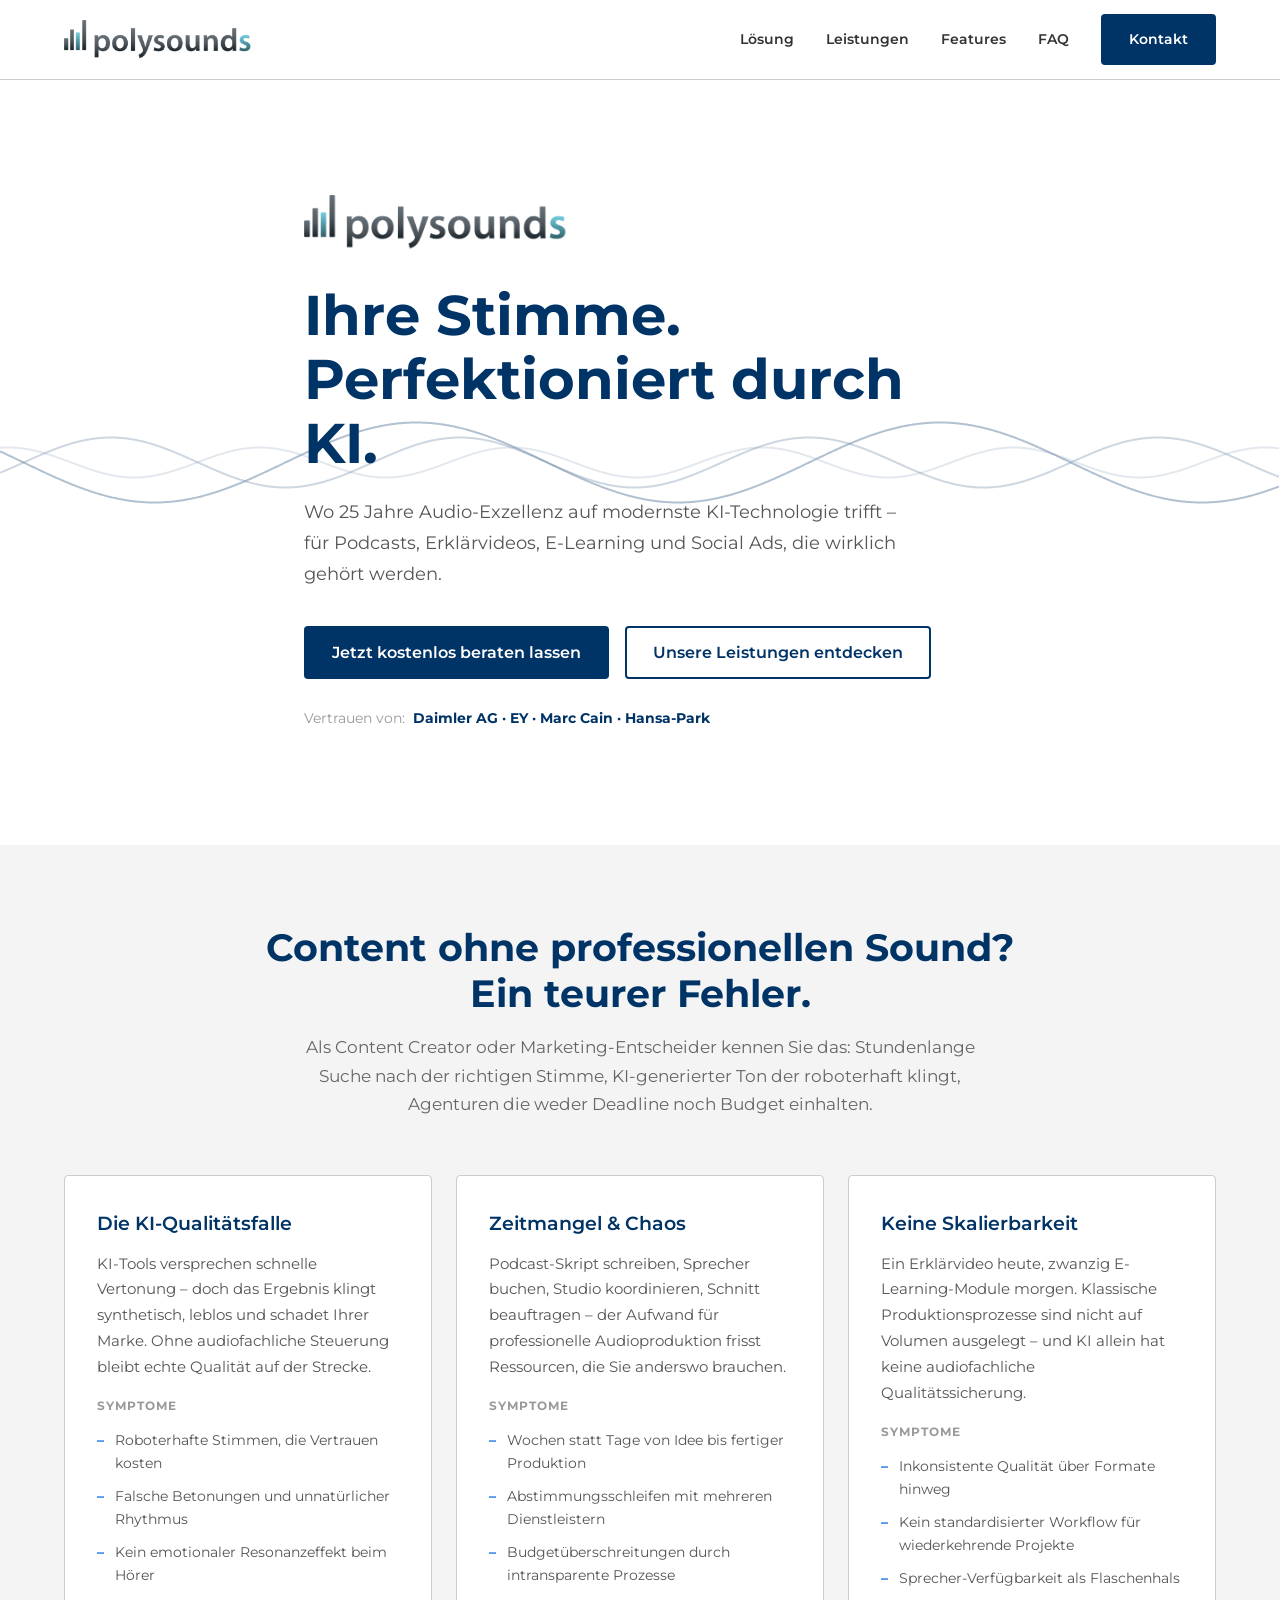
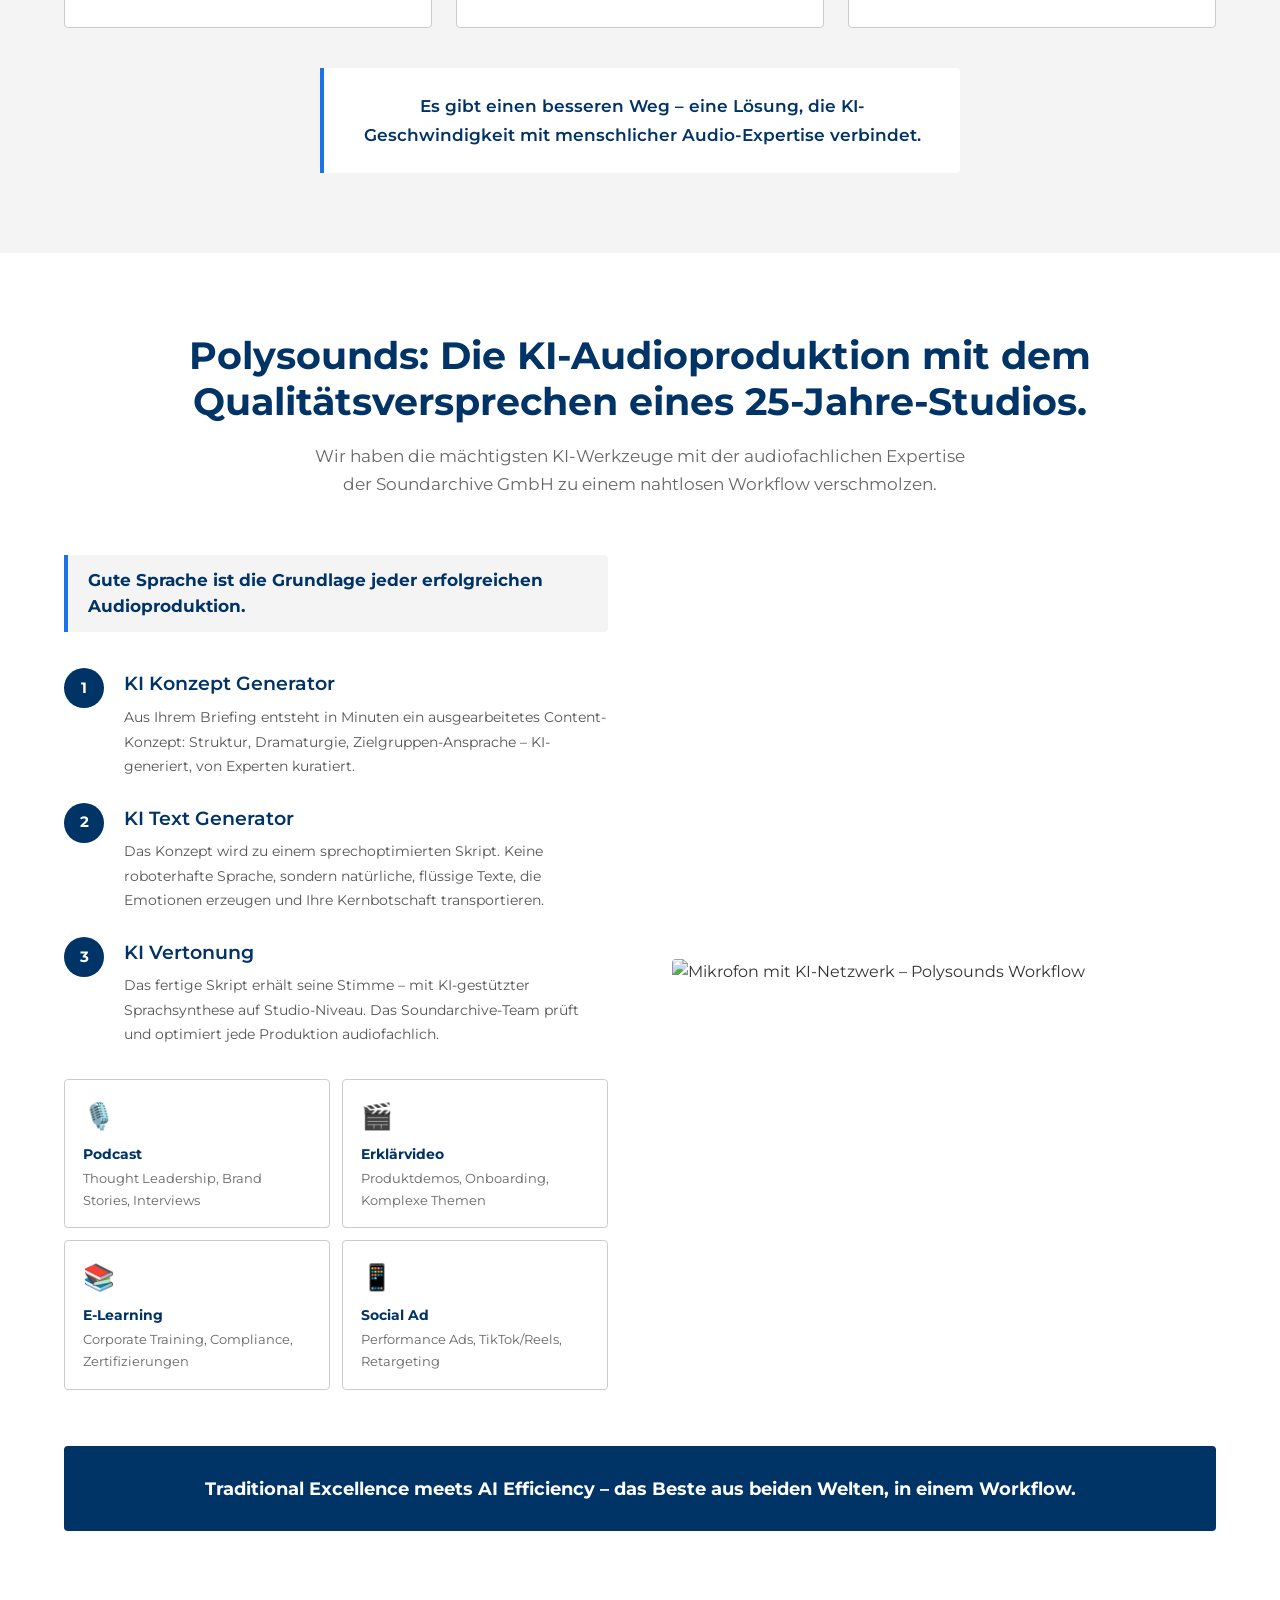
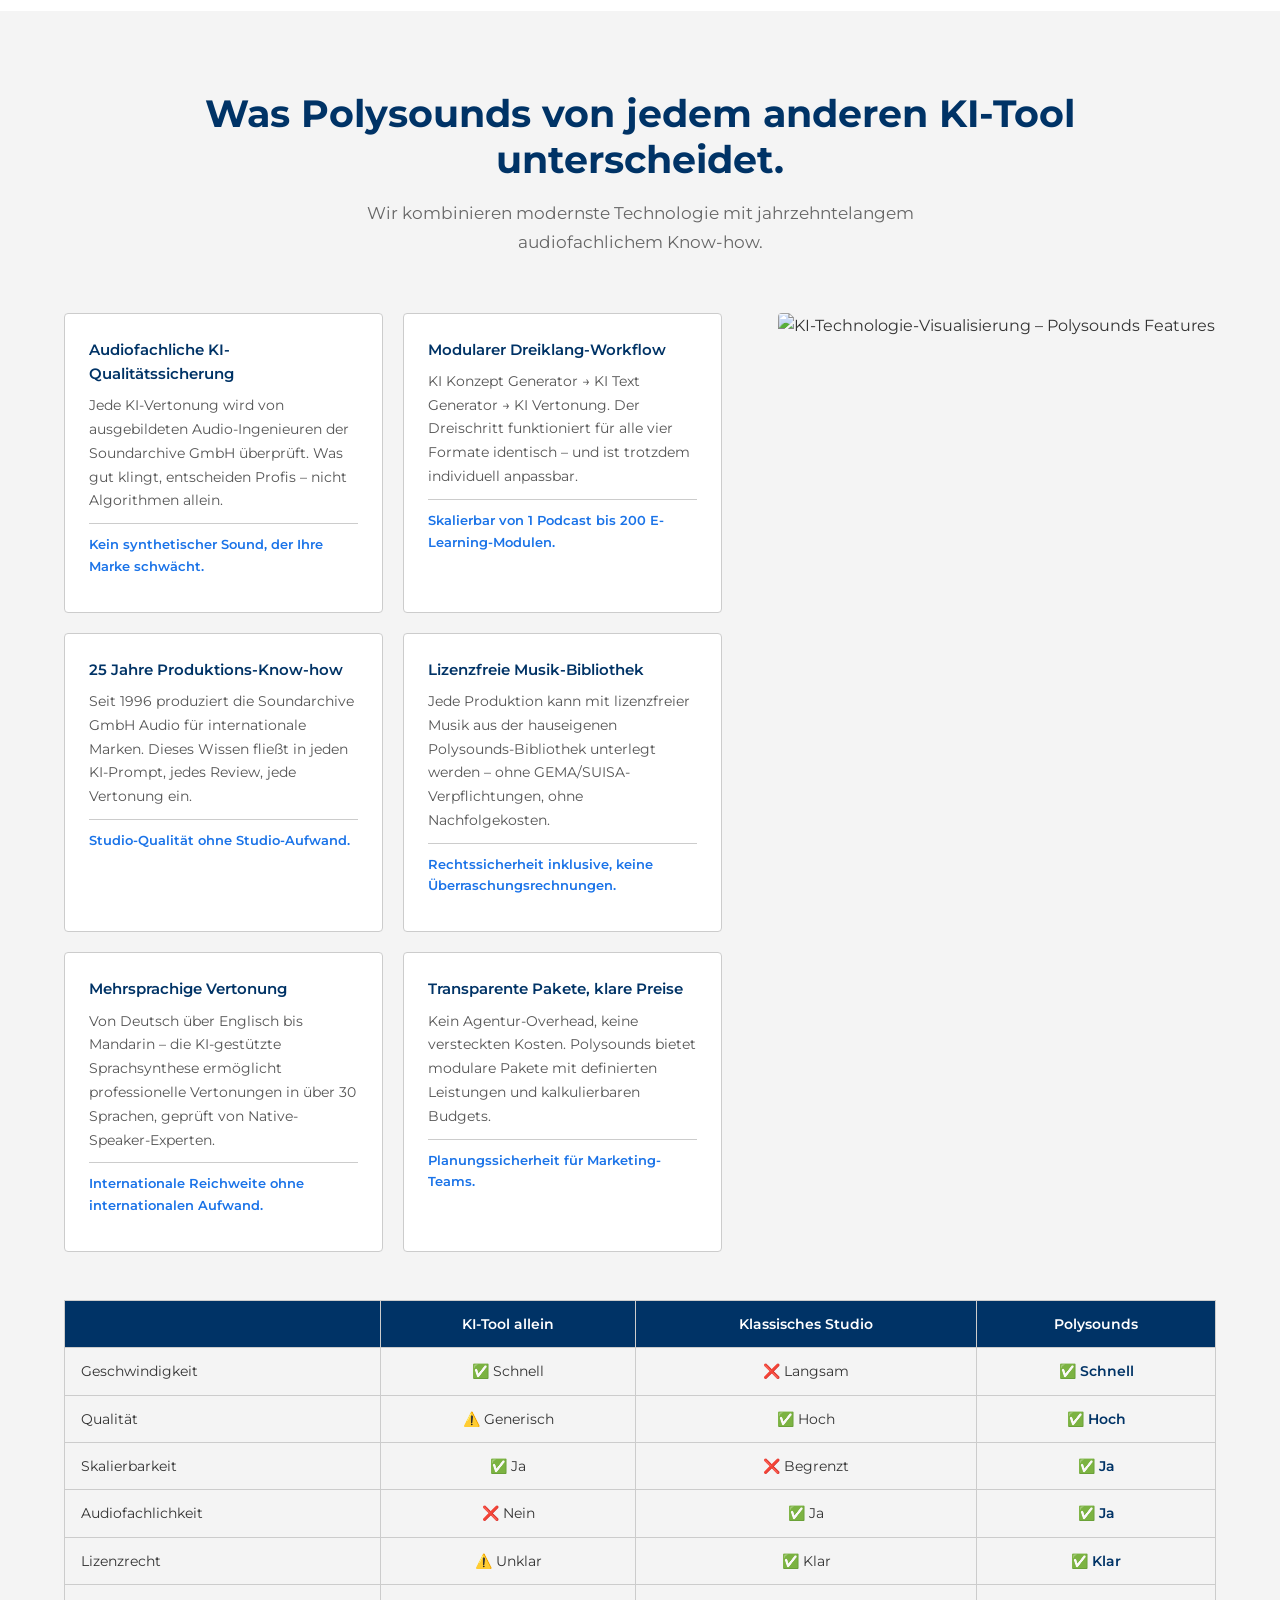
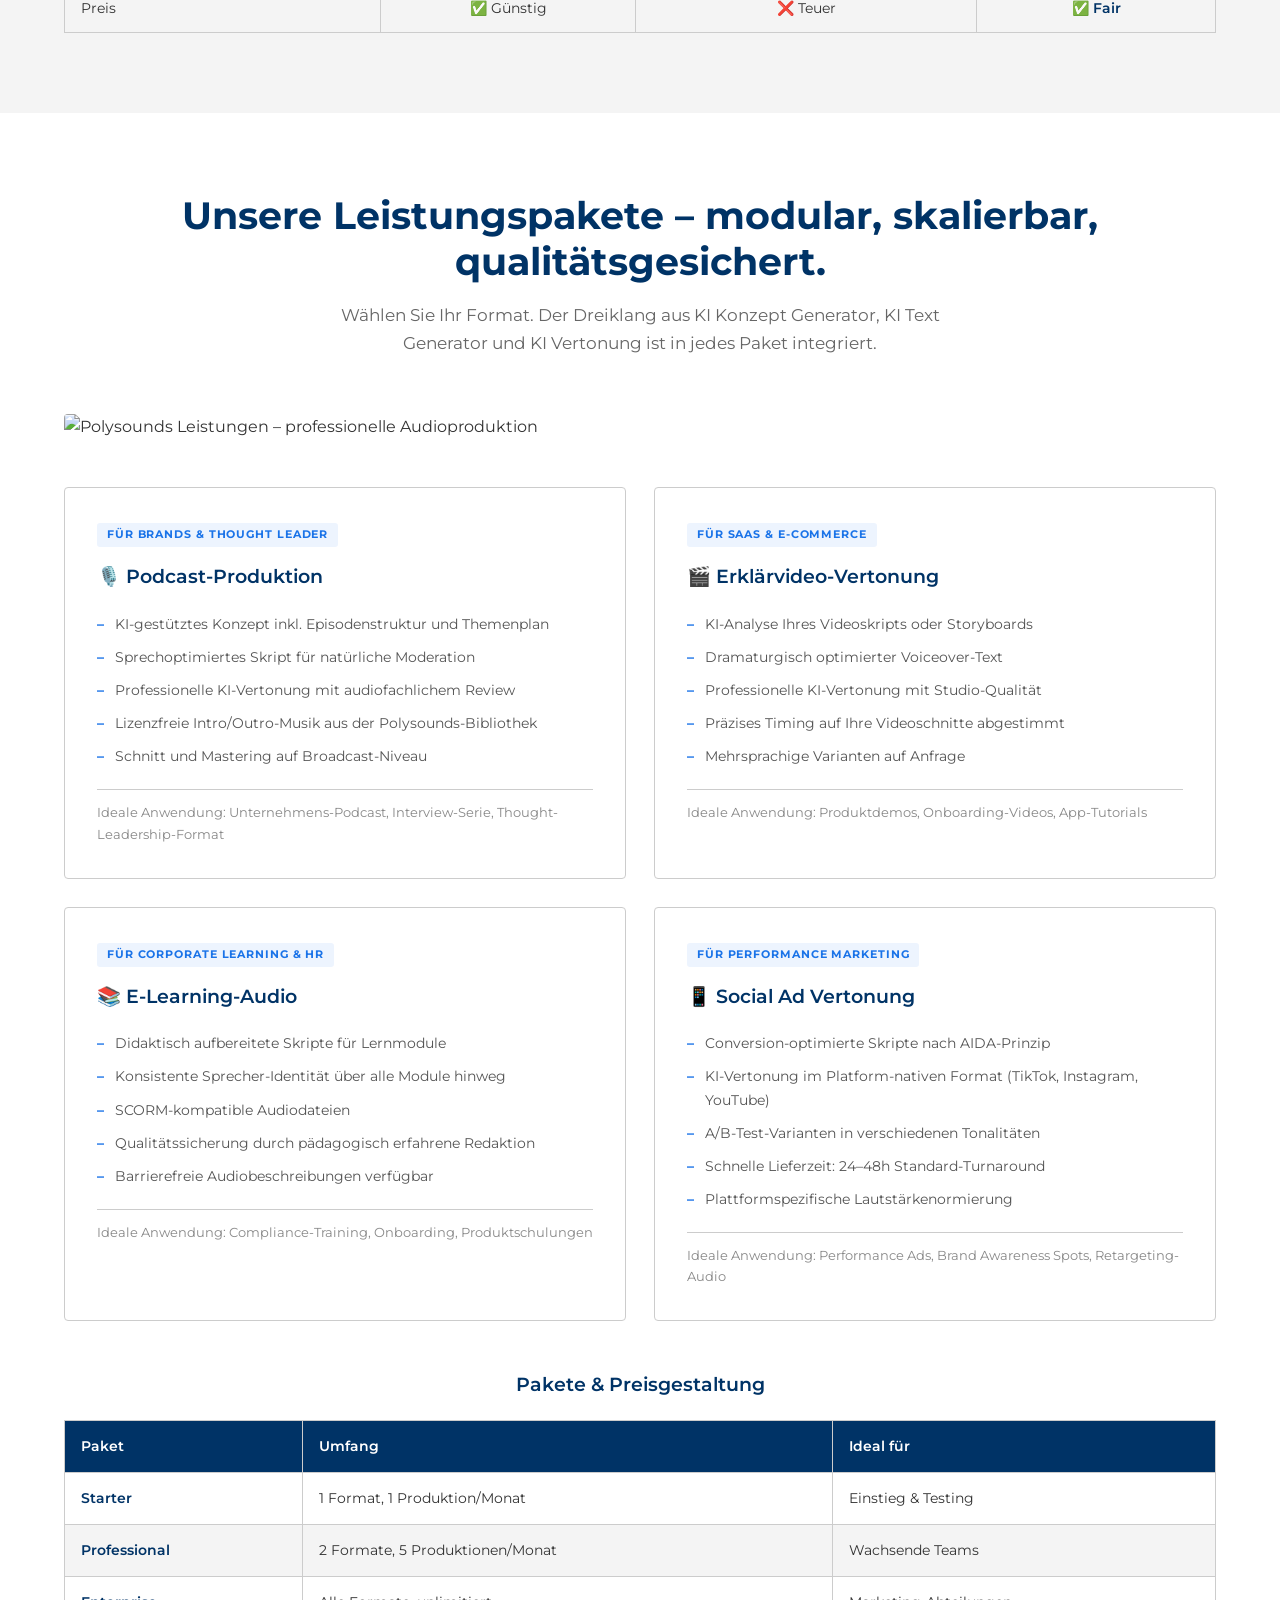
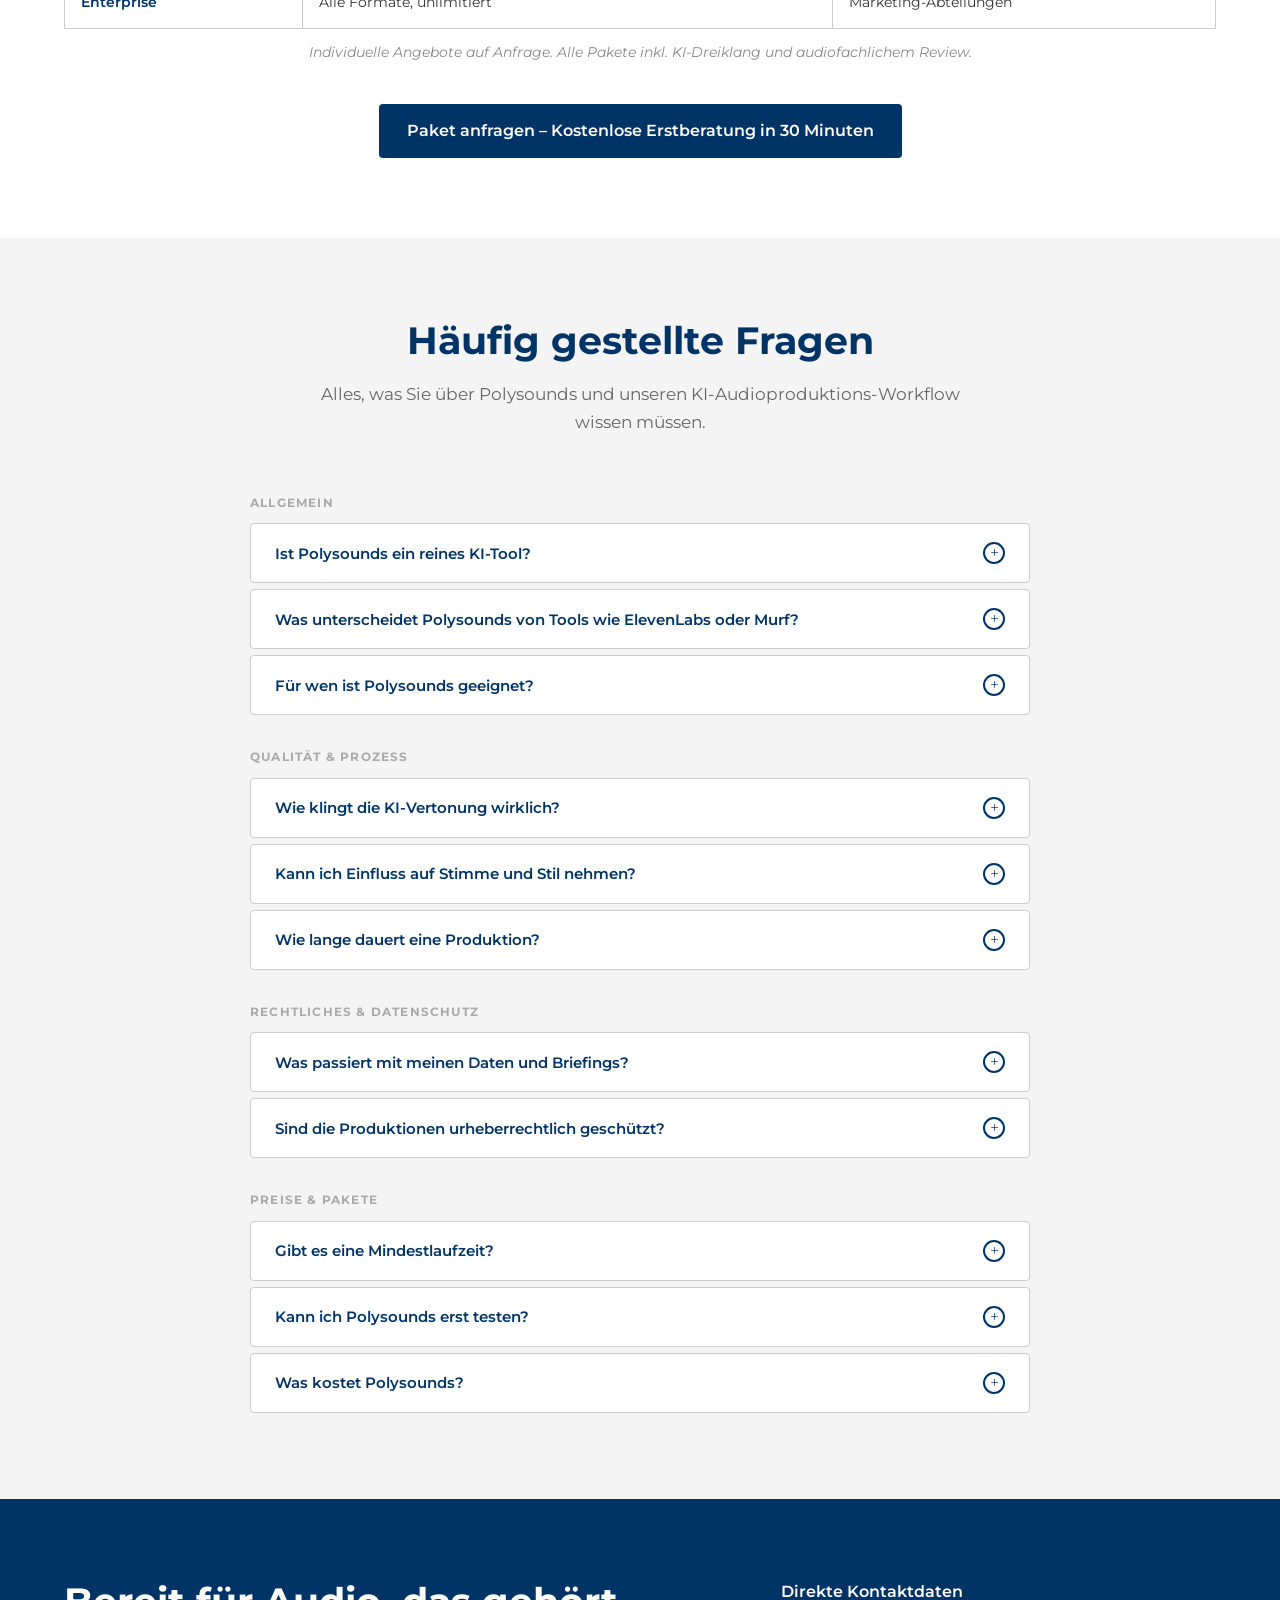
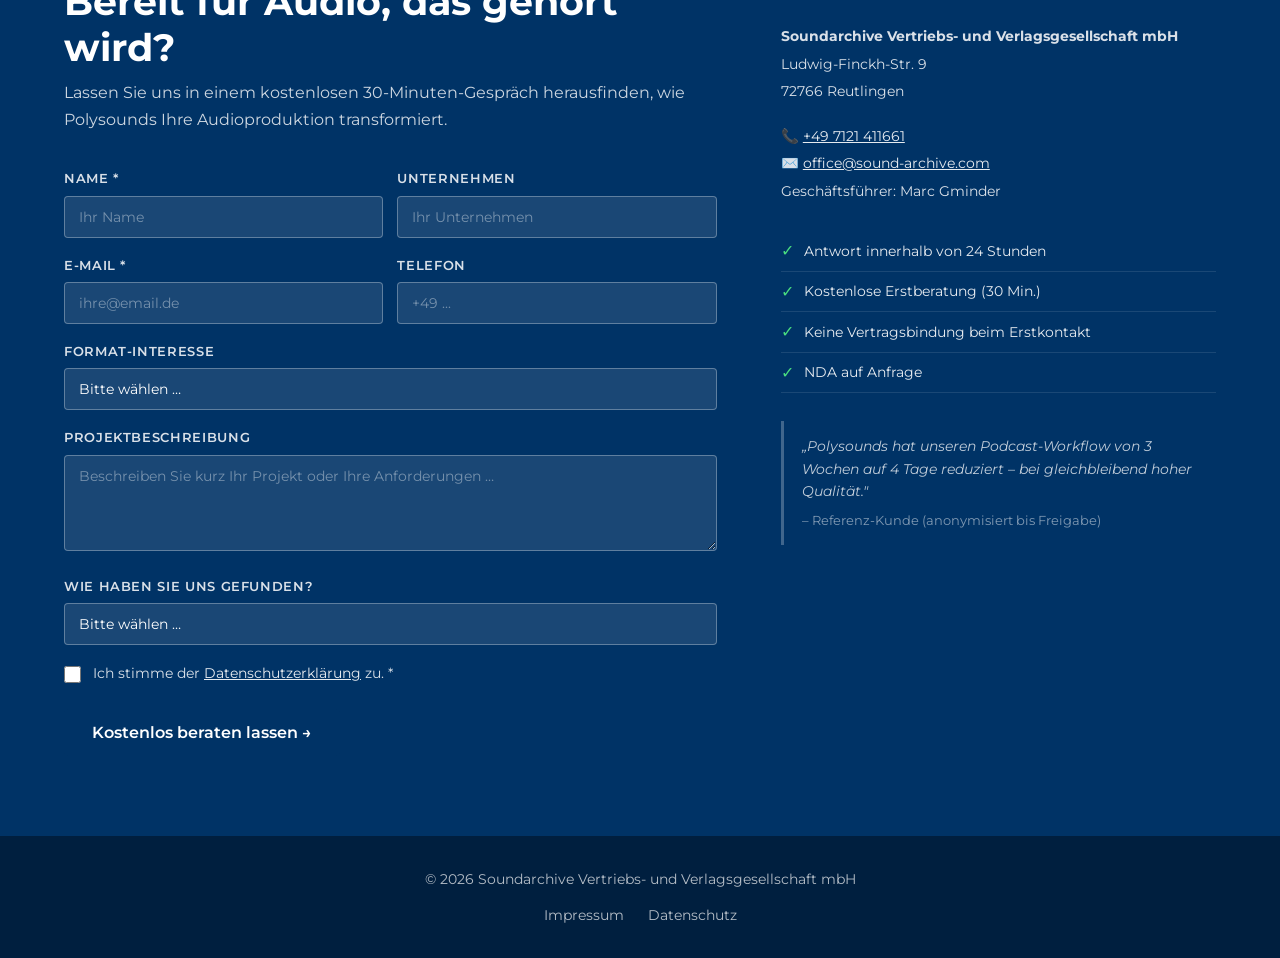
==== commit 0e4b353c: "Replace external logo URL with local asset path Resolves #1  Co-Authored-By: Claude Sonnet 4.6 <nore" ====
--- a/index.html
+++ b/index.html
@@ -44,7 +44,7 @@
   <div class="container header__inner">
     <a href="#hero">
       <img
-        src="https://lh3.googleusercontent.com/sitesv/AA5AbUDJ8kSsEWtnZ7H9lsqXw2DqQ1GiKkSuhSPYkHsBwbx62SU5FNw9P7riw-Vy_07MwKeya3lKKo3Fz-YlE4l6gvXO8SzUEip2PWV0O5-CmufZ304BouWb2tMzG1Vv8miIWtkTx7ZwpLaITt4nxH7V97Ik5N_9DOLHXMTKJuph_JNPPK-alRx1m0nL9-w=w16383"
+        src="assets/logo.png"
         alt="Polysounds"
         class="header__logo"
       >
@@ -69,7 +69,7 @@
   <canvas id="waveform-canvas" aria-hidden="true"></canvas>
   <div class="container hero__content">
     <img
-      src="https://lh3.googleusercontent.com/sitesv/AA5AbUDJ8kSsEWtnZ7H9lsqXw2DqQ1GiKkSuhSPYkHsBwbx62SU5FNw9P7riw-Vy_07MwKeya3lKKo3Fz-YlE4l6gvXO8SzUEip2PWV0O5-CmufZ304BouWb2tMzG1Vv8miIWtkTx7ZwpLaITt4nxH7V97Ik5N_9DOLHXMTKJuph_JNPPK-alRx1m0nL9-w=w16383"
+      src="assets/logo.png"
       alt="Polysounds"
       class="hero__logo reveal"
     >
